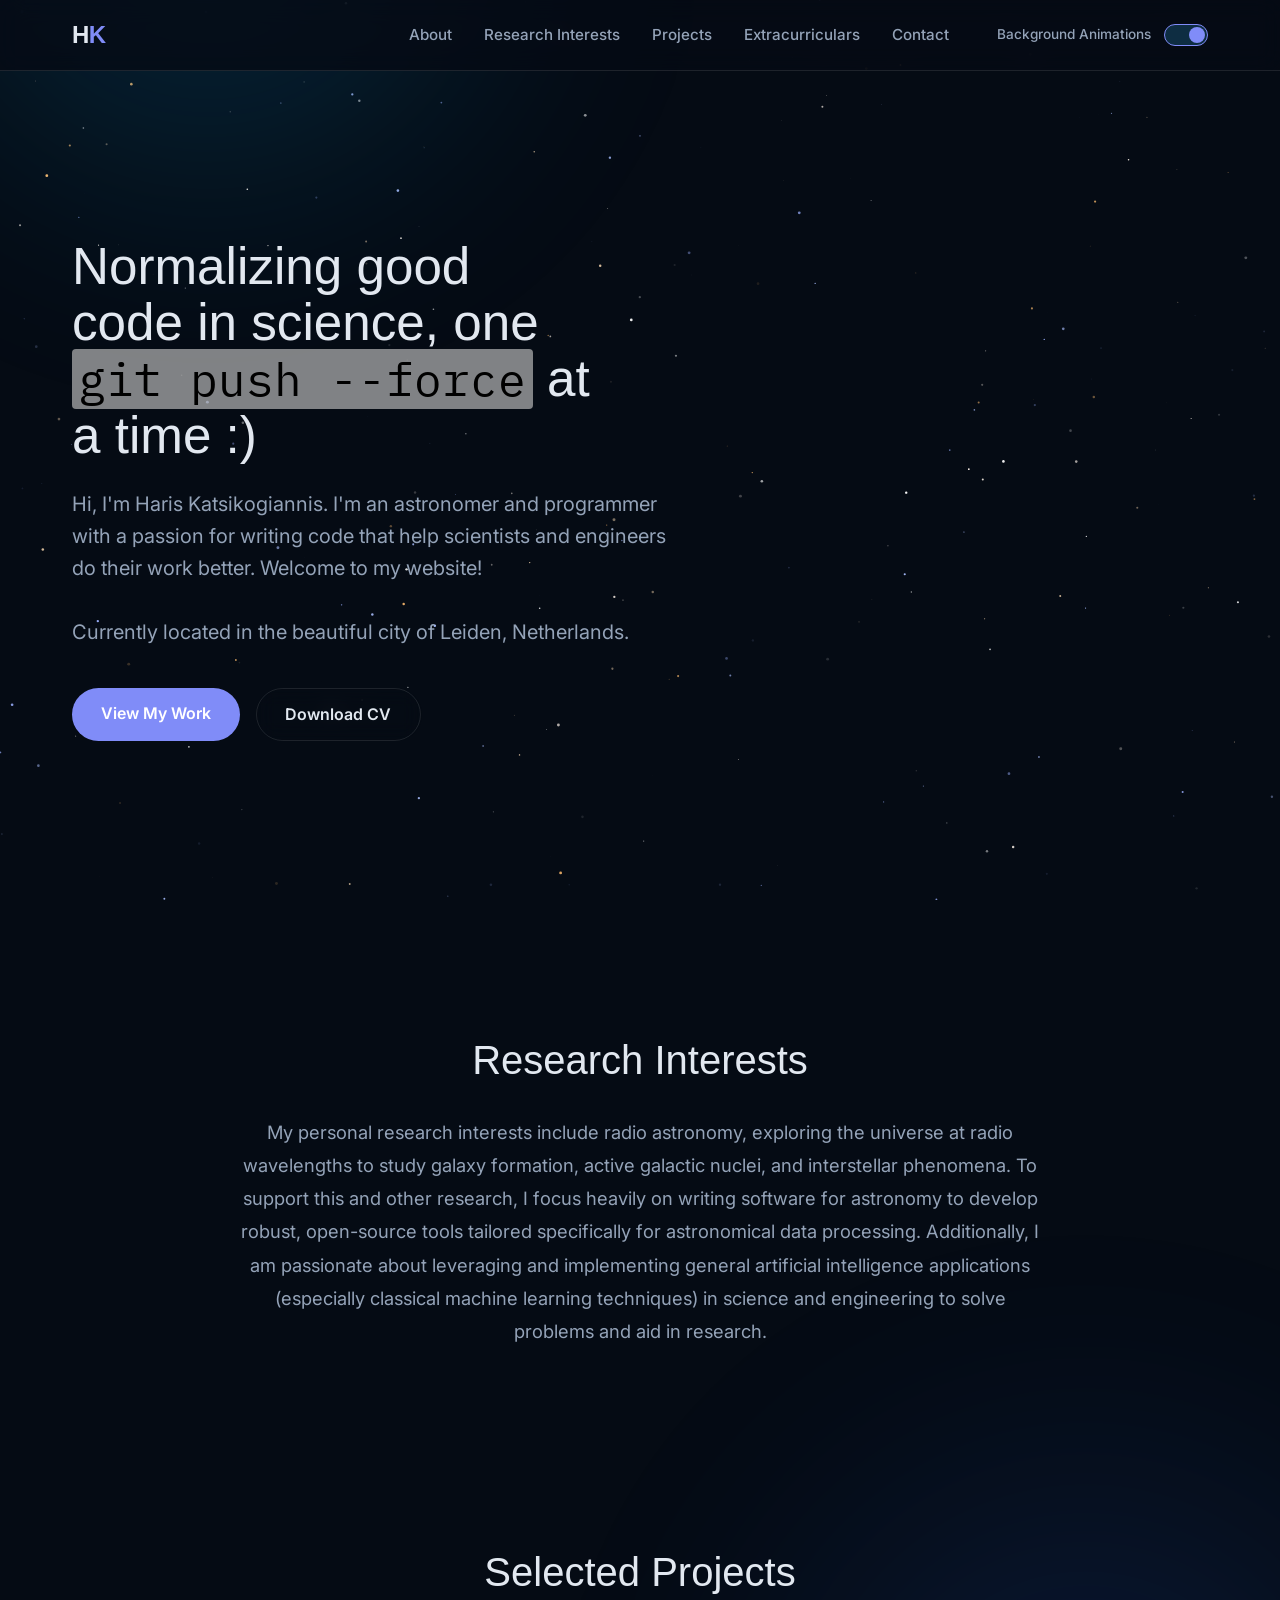
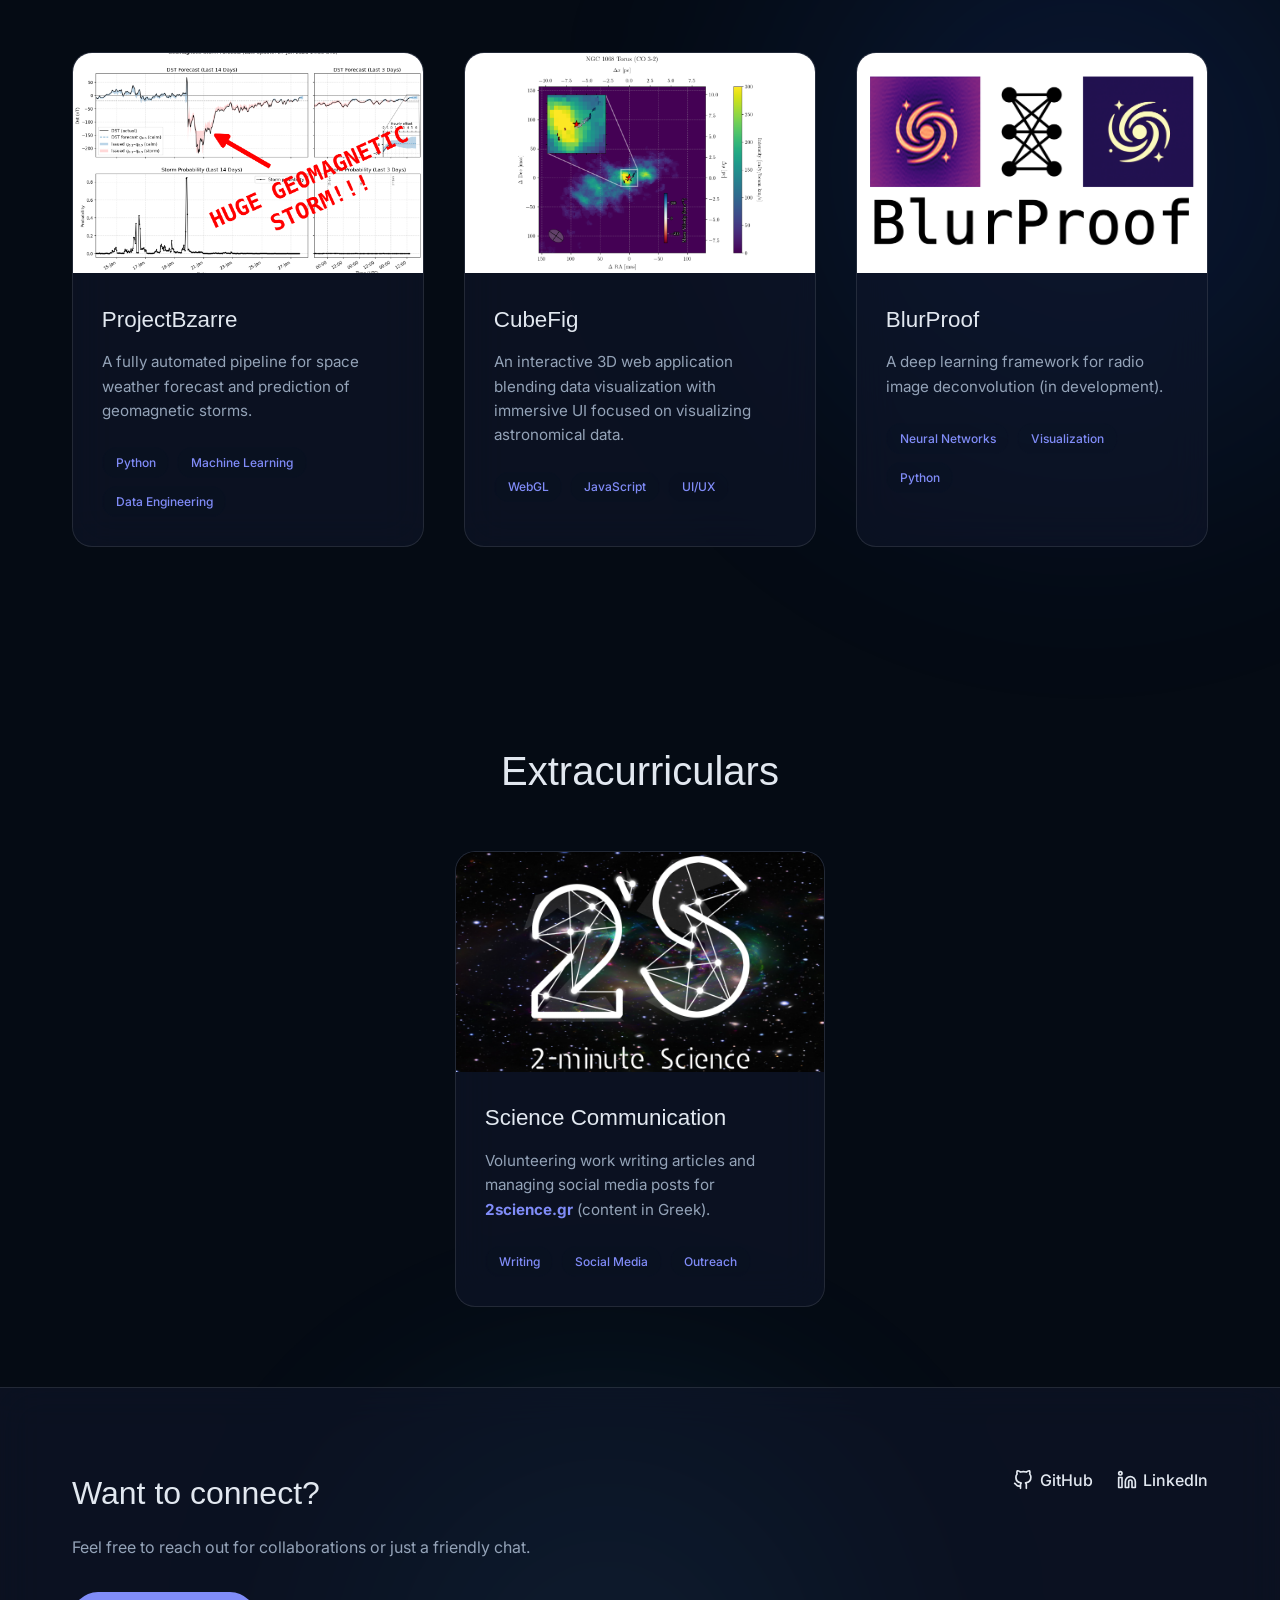
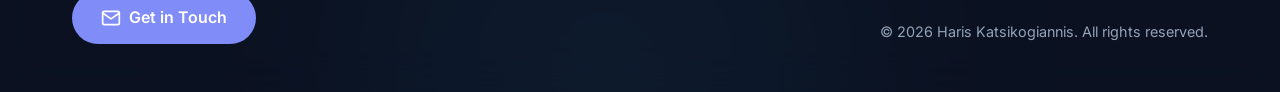
==== index.html @ 4a6eae98 "feat: Update website content, enhance footer social links with SVG icons, and add .gitignore for SVG" ====
<!DOCTYPE html>
<html lang="en">

<head>
    <meta charset="UTF-8">
    <meta name="viewport" content="width=device-width, initial-scale=1.0">
    <meta name="description"
        content="Haris Katsikogiannis - Personal Portfolio displaying engineering projects and CV.">
    <title>Haris Katsikogiannis | Portfolio</title>
    <link rel="icon"
        href="data:image/svg+xml,<svg xmlns=%22http://www.w3.org/2000/svg%22 viewBox=%220 0 100 100%22><rect width=%22100%22 height=%22100%22 rx=%2220%22 fill=%22%23050b14%22/><text y=%2272%22 x=%2212%22 font-size=%2260%22 font-family=%22system-ui, sans-serif%22 font-weight=%22900%22><tspan fill=%22%23e2e8f0%22>H</tspan><tspan fill=%22%23808cf8%22>K</tspan></text></svg>">
    <!-- Google Fonts -->
    <link rel="preconnect" href="https://fonts.googleapis.com">
    <link rel="preconnect" href="https://fonts.gstatic.com" crossorigin>
    <link
        href="https://fonts.googleapis.com/css2?family=Inter:wght@300;400;500;600&family=Google+Sans:wght@400;500;700;900&family=IBM+Plex+Mono:wght@400;500&display=swap"
        rel="stylesheet">
    <link rel="stylesheet" href="style.css">
</head>

<body>
    <canvas id="star-canvas"></canvas>
    <div class="blob-wrapper">
        <div class="blob blob-1"></div>
        <div class="blob blob-2"></div>
        <div class="blob blob-3"></div>
    </div>

    <header class="glass-header">
        <div class="container header-container">
            <div class="logo">H<span>K</span></div>
            <nav>
                <ul class="nav-links">
                    <li><a href="#hero">About</a></li>
                    <li><a href="#research">Research Interests</a></li>
                    <li><a href="#projects">Projects</a></li>
                    <li><a href="#extracurriculars">Extracurriculars</a></li>
                    <li><a href="#contact">Contact</a></li>
                    <li class="toggle-container">
                        <span class="toggle-label">Background Animations</span>
                        <label class="switch">
                            <input type="checkbox" id="animation-toggle" checked>
                            <span class="slider"></span>
                        </label>
                    </li>
                </ul>
            </nav>
        </div>
    </header>

    <main>
        <section id="hero" class="hero-section">
            <div class="container">
                <div class="hero-content">
                    <h1 class="hero-title">
                        Normalizing good <br>code in science, one<br> <code
                            style="font-family: 'IBM Plex Mono', monospace; background-color: rgba(181, 181, 181, 0.7); color: #000000; padding: 0.0rem 0.4rem; border-radius: 4px; font-size: 0.9em;">git push --force</code>
                        at<br> a time :)
                    </h1>
                    <p class="hero-subtitle">
                        Hi, I'm Haris Katsikogiannis. I'm an astronomer and programmer with a passion for writing code
                        that help scientists and engineers do their work better. Welcome to my website! <br>
                        <br>
                        Currently located in the beautiful city of Leiden, Netherlands.
                    </p>
                    <div class="hero-cta">
                        <a href="#projects" class="btn btn-primary">View My Work</a>
                        <a id="cv-download-btn" href="assets/cv_katsikogiannis.pdf" download="katsikogiannis_cv.pdf"
                            class="btn btn-secondary">Download CV</a>
                    </div>
                </div>
            </div>
        </section>

        <section id="research" class="projects-section" style="padding-bottom: 4rem;">
            <div class="container">
                <h2 class="section-title" style="margin-bottom: 1.5rem;">Research Interests</h2>
                <p
                    style="max-width: 800px; margin: 0 auto; text-align: center; font-size: 1.15rem; color: var(--text-secondary); line-height: 1.8;">
                    My personal research interests include radio astronomy, exploring the universe at radio wavelengths
                    to study galaxy
                    formation, active galactic nuclei, and interstellar phenomena. To support this and other research, I
                    focus heavily on writing software for astronomy to develop robust, open-source
                    tools tailored specifically for astronomical data processing. Additionally, I am passionate about
                    leveraging
                    and implementing general artificial intelligence applications (especially classical machine learning
                    techniques)
                    in science and engineering to solve problems and aid in research.
                </p>
            </div>
        </section>

        <section id="projects" class="projects-section">
            <div class="container">
                <h2 class="section-title">Selected Projects</h2>
                <div class="projects-grid">

                    <!-- Project 1 -->
                    <article class="project-card glass-card">
                        <div class="project-image">
                            <!-- Let's map the images in the directory structure -->
                            <img src="assets/predicted_probabilities_20260127_1630.png" alt="ProjectBzarre"
                                id="img-bzarre">
                            <div class="project-overlay">
                                <a href="https://github.com/harry353/ProjectBzarre"
                                    class="btn btn-small btn-primary">View on Github</a>
                            </div>
                        </div>
                        <div class="project-info">
                            <h3>ProjectBzarre</h3>
                            <p>A fully automated pipeline for space weather forecast and prediction of geomagnetic
                                storms.</p>
                            <div class="tech-stack">
                                <span>Python</span>
                                <span>Machine Learning</span>
                                <span>Data Engineering</span>
                            </div>
                        </div>
                    </article>
                    <!-- Project 2 -->
                    <article class="project-card glass-card">
                        <div class="project-image">
                            <img src="assets/ngc_1068_torus_moment_0.png" alt="CubeFig UI" id="img-cubefig">
                            <div class="project-overlay">
                                <a href="https://github.com/harry353/CubeFig" class="btn btn-small btn-primary">View on
                                    Github</a>
                            </div>
                        </div>
                        <div class="project-info">
                            <h3>CubeFig</h3>
                            <p>An interactive 3D web application blending data visualization with immersive UI focused
                                on visualizing astronomical data.</p>
                            <div class="tech-stack">
                                <span>WebGL</span>
                                <span>JavaScript</span>
                                <span>UI/UX</span>
                            </div>
                        </div>
                    </article>

                    <!-- Project 3 -->
                    <article class="project-card glass-card">
                        <div class="project-image">
                            <img src="assets/blur_proof_logo_final.png" alt="BlurProof" id="img-datavis">
                            <div class="project-overlay">
                                <a href="https://github.com/harry353/BlurProof" class="btn btn-small btn-primary">View
                                    on Github</a>
                            </div>
                        </div>
                        <div class="project-info">
                            <h3>BlurProof</h3>
                            <p>A deep learning framework for radio image deconvolution (in development).</p>
                            <div class="tech-stack">
                                <span>Neural Networks</span>
                                <span>Visualization</span>
                                <span>Python</span>
                            </div>
                        </div>
                    </article>

                </div>
            </div>
        </section>

        <section id="extracurriculars" class="extracurriculars-section" style="padding-top: 4rem;">
            <div class="container">
                <h2 class="section-title">Extracurriculars</h2>
                <div style="display: flex; justify-content: center; gap: 2.5rem; width: 100%;">
                    <article class="project-card glass-card" style="width: 100%; max-width: 370px;">
                        <div class="project-image">
                            <img src="assets/2sci_logo.png" alt="2science.gr Logo" id="img-2sci">
                            <div class="project-overlay">
                                <a href="https://2science.gr/" class="btn btn-small btn-primary" target="_blank"
                                    rel="noopener noreferrer">Visit Website</a>
                            </div>
                        </div>
                        <div class="project-info">
                            <h3>Science Communication</h3>
                            <p>Volunteering work writing articles and managing social media posts for <strong><a
                                        href="https://2science.gr/" target="_blank" rel="noopener noreferrer"
                                        style="color: var(--accent-primary); text-decoration: none;">2science.gr</a></strong>
                                (content in Greek).</p>
                            <div class="tech-stack">
                                <span>Writing</span>
                                <span>Social Media</span>
                                <span>Outreach</span>
                            </div>
                        </div>
                    </article>
                </div>
            </div>
        </section>

    </main>

    <footer id="contact" class="glass-footer">
        <div class="container footer-content">
            <div class="footer-left">
                <h2>Want to connect?</h2>
                <p>Feel free to reach out for collaborations or just a friendly chat.</p>
                <a href="mailto:haris.katsik@gmail.com" class="btn btn-primary"
                    style="display: inline-flex; align-items: center; gap: 0.5rem;">
                    <svg xmlns="http://www.w3.org/2000/svg" width="20" height="20" viewBox="0 0 24 24" fill="none"
                        stroke="currentColor" stroke-width="2" stroke-linecap="round" stroke-linejoin="round">
                        <path d="M4 4h16c1.1 0 2 .9 2 2v12c0 1.1-.9 2-2 2H4c-1.1 0-2-.9-2-2V6c0-1.1.9-2 2-2z"></path>
                        <polyline points="22,6 12,13 2,6"></polyline>
                    </svg>
                    Get in Touch
                </a>
            </div>
            <div class="footer-right">
                <div class="social-links">
                    <a href="https://github.com/harry353" class="social-link"
                        style="display: inline-flex; align-items: center; gap: 0.4rem;">
                        <svg xmlns="http://www.w3.org/2000/svg" width="20" height="20" viewBox="0 0 24 24" fill="none"
                            stroke="currentColor" stroke-width="2" stroke-linecap="round" stroke-linejoin="round">
                            <path
                                d="M9 19c-5 1.5-5-2.5-7-3m14 6v-3.87a3.37 3.37 0 0 0-.94-2.61c3.14-.35 6.44-1.54 6.44-7A5.44 5.44 0 0 0 20 4.77 5.07 5.07 0 0 0 19.91 1S18.73.65 16 2.48a13.38 13.38 0 0 0-7 0C6.27.65 5.09 1 5.09 1A5.07 5.07 0 0 0 5 4.77a5.44 5.44 0 0 0-1.5 3.78c0 5.42 3.3 6.61 6.44 7A3.37 3.37 0 0 0 9 18.13V22">
                            </path>
                        </svg>
                        GitHub
                    </a>
                    <a href="https://www.linkedin.com/in/haris-katsikogiannis-a5a2321a0/" class="social-link"
                        style="display: inline-flex; align-items: center; gap: 0.4rem;">
                        <svg xmlns="http://www.w3.org/2000/svg" width="20" height="20" viewBox="0 0 24 24" fill="none"
                            stroke="currentColor" stroke-width="2" stroke-linecap="round" stroke-linejoin="round">
                            <path d="M16 8a6 6 0 0 1 6 6v7h-4v-7a2 2 0 0 0-2-2 2 2 0 0 0-2 2v7h-4v-7a6 6 0 0 1 6-6z">
                            </path>
                            <rect x="2" y="9" width="4" height="12"></rect>
                            <circle cx="4" cy="4" r="2"></circle>
                        </svg>
                        LinkedIn
                    </a>
                </div>
                <p class="copyright">&copy; 2026 Haris Katsikogiannis. All rights reserved.</p>
            </div>
        </div>
    </footer>

    <script src="script.js"></script>
</body>

</html>
---- style.css ----
/* 
   Global Tokens & Reset
*/
:root {
    --bg-color: #050b14;
    /* Deep space navy */
    --text-primary: #e2e8f0;
    --text-secondary: #94a3b8;
    --accent-primary: #808cf8;
    --accent-secondary: #808cf8;
    --glass-bg: rgba(15, 23, 42, 0.6);
    --glass-border: rgba(255, 255, 255, 0.1);
    --glass-glow: rgba(128, 140, 248, 0.15);

    --font-sans: 'Inter', sans-serif;
    --font-heading: 'Google Sans', sans-serif;

    --hero-scale: 0.8;
    /* Change this single number to scale the hero text */
    --hero-font-size: clamp(calc(3rem * var(--hero-scale)), calc(5vw * var(--hero-scale)), calc(5rem * var(--hero-scale)));

    --transition-fast: 0.2s ease;
    --transition-smooth: 0.4s cubic-bezier(0.16, 1, 0.3, 1);
}

* {
    margin: 0;
    padding: 0;
    box-sizing: border-box;
}

html {
    scroll-behavior: smooth;
}

body {
    background-color: var(--bg-color);
    color: var(--text-primary);
    font-family: var(--font-sans);
    line-height: 1.6;
    overflow-x: hidden;
    position: relative;
}

/* 
   Star Canvas
*/
#star-canvas {
    position: fixed;
    top: 0;
    left: 0;
    width: 100%;
    height: 100%;
    z-index: -2;
    pointer-events: none;
    transition: opacity 3s ease;
}

/* 
   Background effects (Blobs) 
*/
.blob-wrapper {
    position: absolute;
    top: 0;
    left: 0;
    width: 100%;
    height: 100%;
    overflow: hidden;
    z-index: -1;
    pointer-events: none;
}

.blob {
    position: absolute;
    border-radius: 50%;
    filter: blur(100px);
    z-index: -1;
    opacity: 0.5;
    animation: drift 20s infinite alternate linear;
    transition: opacity 3s ease;
}

.blob-1 {
    width: 800px;
    height: 800px;
    background: radial-gradient(circle, rgba(14, 165, 233, 0.45) 0%, rgba(14, 165, 233, 0) 70%);
    top: -15%;
    left: -15%;
}

.blob-2 {
    width: 900px;
    height: 900px;
    background: radial-gradient(circle, rgba(37, 99, 235, 0.35) 0%, rgba(37, 99, 235, 0) 70%);
    top: 40%;
    right: -20%;
    animation-delay: -5s;
}

.blob-3 {
    width: 700px;
    height: 700px;
    background: radial-gradient(circle, rgba(56, 189, 248, 0.4) 0%, rgba(56, 189, 248, 0) 70%);
    bottom: -10%;
    left: 20%;
    animation-delay: -10s;
}

@keyframes drift {
    0% {
        transform: translate(0, 0) scale(1);
    }

    100% {
        transform: translate(50px, 50px) scale(1.1);
    }
}

/* 
   Typography 
*/
h1,
h2,
h3,
.logo {
    font-family: var(--font-heading);
    font-weight: 400;
}

.gradient-text {
    background: linear-gradient(90deg, var(--accent-primary), var(--accent-secondary), #b224ef);
    -webkit-background-clip: text;
    -webkit-text-fill-color: transparent;
    background-clip: text;
}

/* 
   Layout 
*/
.container {
    max-width: 1200px;
    margin: 0 auto;
    padding: 0 2rem;
    width: 100%;
}

/* 
   Header Navigation 
*/
.glass-header {
    position: fixed;
    top: 0;
    left: 0;
    width: 100%;
    z-index: 1000;
    background: rgba(5, 11, 20, 0.8);
    backdrop-filter: blur(12px);
    border-bottom: 1px solid var(--glass-border);
    padding: 1rem 0;
    transition: var(--transition-smooth);
}

.header-container {
    display: flex;
    justify-content: space-between;
    align-items: center;
}

.logo {
    font-size: 1.5rem;
    font-weight: 900;
    letter-spacing: -0.5px;
}

.logo span {
    color: var(--accent-primary);
}

.nav-links {
    list-style: none;
    display: flex;
    gap: 2rem;
}

.nav-links a {
    color: var(--text-secondary);
    text-decoration: none;
    font-size: 0.95rem;
    font-weight: 500;
    transition: var(--transition-fast);
}

.nav-links a:hover {
    color: var(--text-primary);
}

/* 
   Buttons 
*/
.btn {
    display: inline-block;
    padding: 0.8rem 1.8rem;
    border-radius: 50px;
    text-decoration: none;
    font-weight: 600;
    font-family: var(--font-sans);
    transition: var(--transition-fast);
    cursor: pointer;
    border: none;
    font-size: 1rem;
}

.btn-primary {
    background: #808cf8ff;
    color: #fff;
}

.btn-primary:hover {
    transform: translateY(-2px);
}

.btn-secondary {
    background: transparent;
    color: var(--text-primary);
    border: 1px solid var(--glass-border);
    backdrop-filter: blur(10px);
}

.btn-secondary:hover {
    background: rgba(15, 23, 42, 0.05);
    border-color: var(--accent-primary);
}

.btn-small {
    padding: 0.5rem 1.2rem;
    font-size: 0.875rem;
}


/* 
   Hero Section 
*/
.hero-section {
    min-height: 100vh;
    display: flex;
    align-items: center;
    padding-top: 80px;
}

.hero-content {
    max-width: 800px;
}

.hero-title {
    font-size: var(--hero-font-size);
    line-height: 1.1;
    margin-bottom: 1.5rem;
}

.hero-subtitle {
    font-size: 1.25rem;
    color: var(--text-secondary);
    margin-bottom: 2.5rem;
    max-width: 600px;
}

.hero-cta {
    display: flex;
    gap: 1rem;
}

/* 
   Projects Section 
*/
.projects-section {
    padding: 8rem 0;
}

.section-title {
    font-size: 2.5rem;
    margin-bottom: 3rem;
    text-align: center;
}

.projects-grid {
    display: grid;
    grid-template-columns: repeat(auto-fit, minmax(320px, 1fr));
    gap: 2.5rem;
}

/* 
   Glassmorphic Cards 
*/
.glass-card {
    background: var(--glass-bg);
    border: 1px solid var(--glass-border);
    border-radius: 20px;
    overflow: hidden;
    backdrop-filter: blur(20px);
    transition: var(--transition-smooth);
}

.glass-card:hover {
    transform: translateY(-8px);
    border-color: rgba(15, 23, 42, 0.1);
    box-shadow: 0 10px 40px rgba(0, 0, 0, 0.05);
}

.project-image {
    width: 100%;
    height: 220px;
    position: relative;
    overflow: hidden;
    background-color: rgba(255, 255, 255, 0.03);
}

.project-image img {
    width: 100%;
    height: 100%;
    object-fit: cover;
    transition: transform 0.6s ease;
}

.glass-card:hover .project-image img {
    transform: scale(1.05);
}

.project-overlay {
    position: absolute;
    inset: 0;
    background: rgba(5, 11, 20, 0.9);
    display: flex;
    justify-content: center;
    align-items: center;
    opacity: 0;
    transition: var(--transition-fast);
}

.glass-card:hover .project-overlay {
    opacity: 1;
}

.project-info {
    padding: 1.8rem;
}

.project-info h3 {
    font-size: 1.4rem;
    margin-bottom: 0.8rem;
}

.project-info p {
    color: var(--text-secondary);
    font-size: 0.95rem;
    margin-bottom: 1.5rem;
}

.tech-stack {
    display: flex;
    flex-wrap: wrap;
    gap: 0.5rem;
}

.tech-stack span {
    font-size: 0.75rem;
    padding: 0.3rem 0.8rem;
    background: rgba(15, 23, 42, 0.05);
    border: 1px solid rgba(15, 23, 42, 0.1);
    border-radius: 20px;
    color: var(--accent-primary);
    font-weight: 500;
}

/* 
   Footer 
*/
.glass-footer {
    background: var(--glass-bg);
    border-top: 1px solid var(--glass-border);
    backdrop-filter: blur(20px);
    padding: 5rem 0 3rem;
    margin-top: 5rem;
}

.footer-content {
    display: flex;
    justify-content: space-between;
    flex-wrap: wrap;
    gap: 3rem;
}

.footer-left h2 {
    font-size: 2rem;
    margin-bottom: 1rem;
}

.footer-left p {
    color: var(--text-secondary);
    margin-bottom: 2rem;
}

.footer-right {
    display: flex;
    flex-direction: column;
    align-items: flex-end;
    justify-content: space-between;
}

.social-links {
    display: flex;
    gap: 1.5rem;
    margin-bottom: 2rem;
}

.social-link {
    color: var(--text-primary);
    text-decoration: none;
    font-weight: 500;
    transition: var(--transition-fast);
}

.social-link:hover {
    color: var(--accent-primary);
}

.copyright {
    color: var(--text-secondary);
    font-size: 0.9rem;
}

/* 
   Media Queries 
*/
@media (max-width: 768px) {
    .footer-content {
        flex-direction: column;
    }

    .footer-right {
        align-items: flex-start;
    }

    .nav-links {
        display: none;
        /* Add a mobile menu logic if needed */
    }
}

/* 
   Toggle Switch 
*/
.toggle-container {
    display: flex;
    align-items: center;
    gap: 0.8rem;
    margin-left: 1rem;
}

.toggle-label {
    font-size: 0.85rem;
    color: var(--text-secondary);
    font-weight: 500;
}

.switch {
    position: relative;
    display: inline-block;
    width: 44px;
    height: 22px;
}

.switch input {
    opacity: 0;
    width: 0;
    height: 0;
}

.slider {
    position: absolute;
    cursor: pointer;
    top: 0;
    left: 0;
    right: 0;
    bottom: 0;
    background-color: rgba(255, 255, 255, 0.1);
    border: 1px solid var(--glass-border);
    transition: 0.4s;
    border-radius: 22px;
}

.slider:before {
    position: absolute;
    content: "";
    height: 16px;
    width: 16px;
    left: 2px;
    bottom: 2px;
    background-color: var(--text-secondary);
    transition: 0.4s;
    border-radius: 50%;
}

input:checked+.slider {
    background-color: rgba(56, 189, 248, 0.2);
    border-color: var(--accent-primary);
}

input:checked+.slider:before {
    transform: translateX(22px);
    background-color: var(--accent-primary);
}

/* Animation Disabling */
body.animations-disabled .blob {
    opacity: 0 !important;
}

body.animations-disabled #star-canvas {
    opacity: 0.05;
    /* Fade to almost black, just very subtle stars remaining */
}
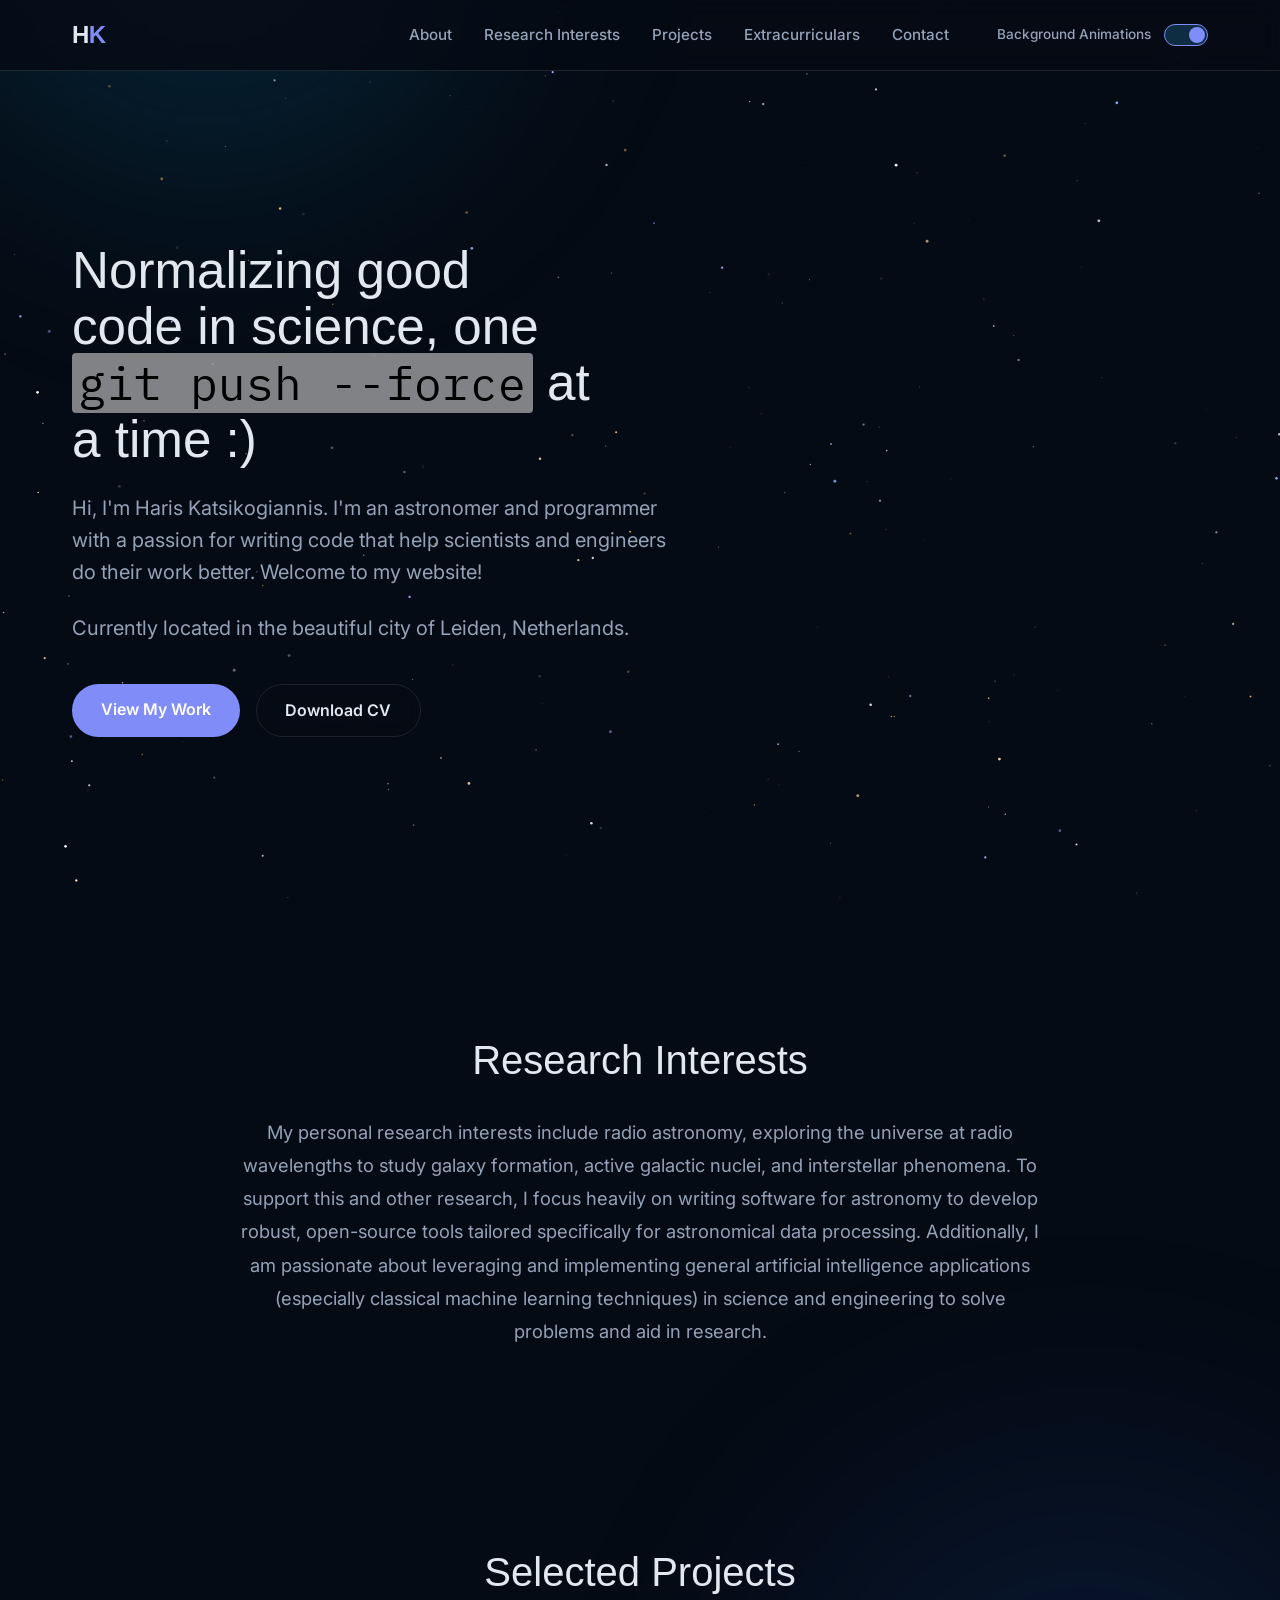
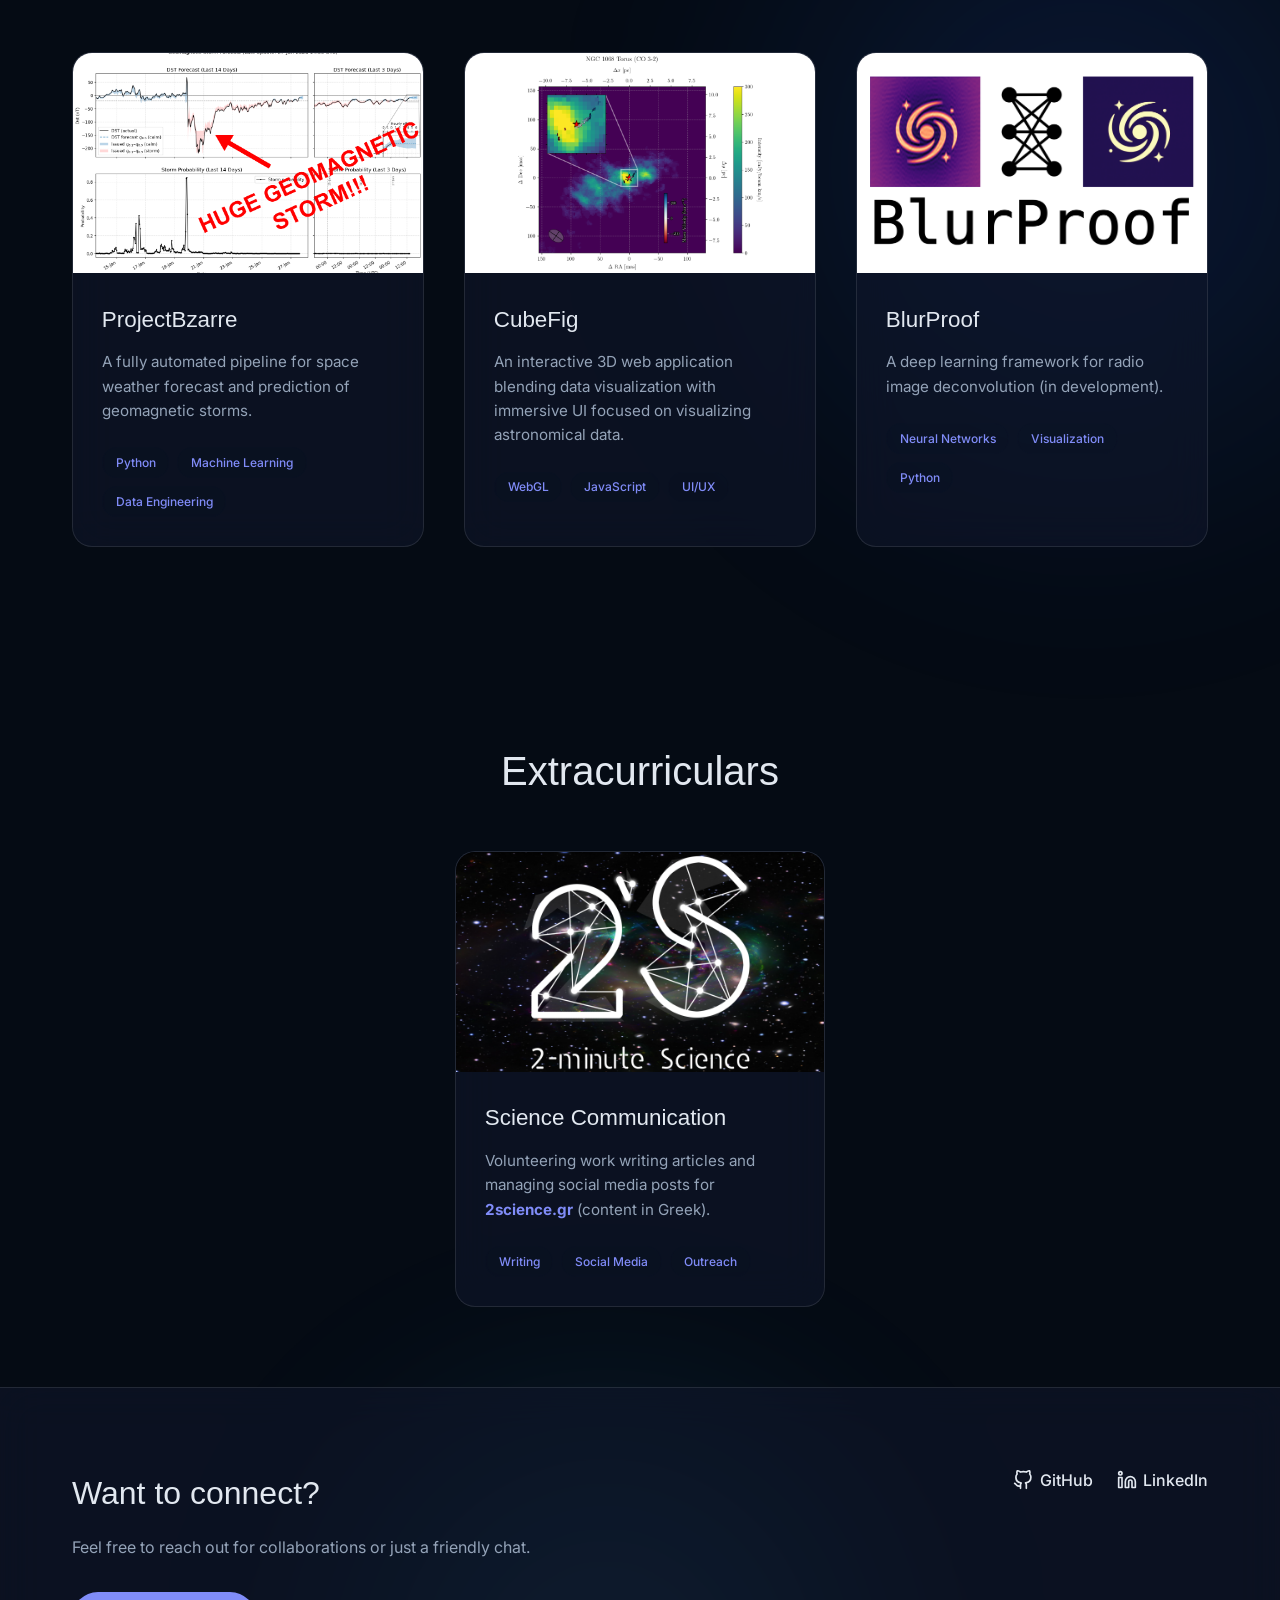
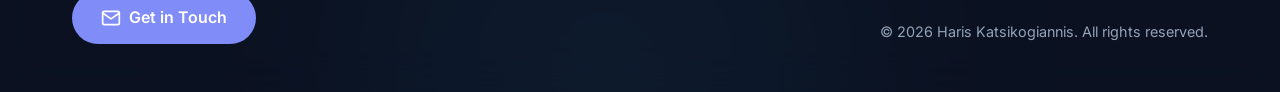
==== commit f15473e7: "feat: Update website assets and refine hero section content and styling." ====
--- a/index.html
+++ b/index.html
@@ -57,10 +57,11 @@
                             style="font-family: 'IBM Plex Mono', monospace; background-color: rgba(181, 181, 181, 0.7); color: #000000; padding: 0.0rem 0.4rem; border-radius: 4px; font-size: 0.9em;">git push --force</code>
                         at<br> a time :)
                     </h1>
-                    <p class="hero-subtitle">
+                    <p class="hero-subtitle" style="margin-bottom: 1.5rem;">
                         Hi, I'm Haris Katsikogiannis. I'm an astronomer and programmer with a passion for writing code
-                        that help scientists and engineers do their work better. Welcome to my website! <br>
-                        <br>
+                        that help scientists and engineers do their work better. Welcome to my website!
+                    </p>
+                    <p class="hero-subtitle" style="max-width: 100%;">
                         Currently located in the beautiful city of Leiden, Netherlands.
                     </p>
                     <div class="hero-cta">
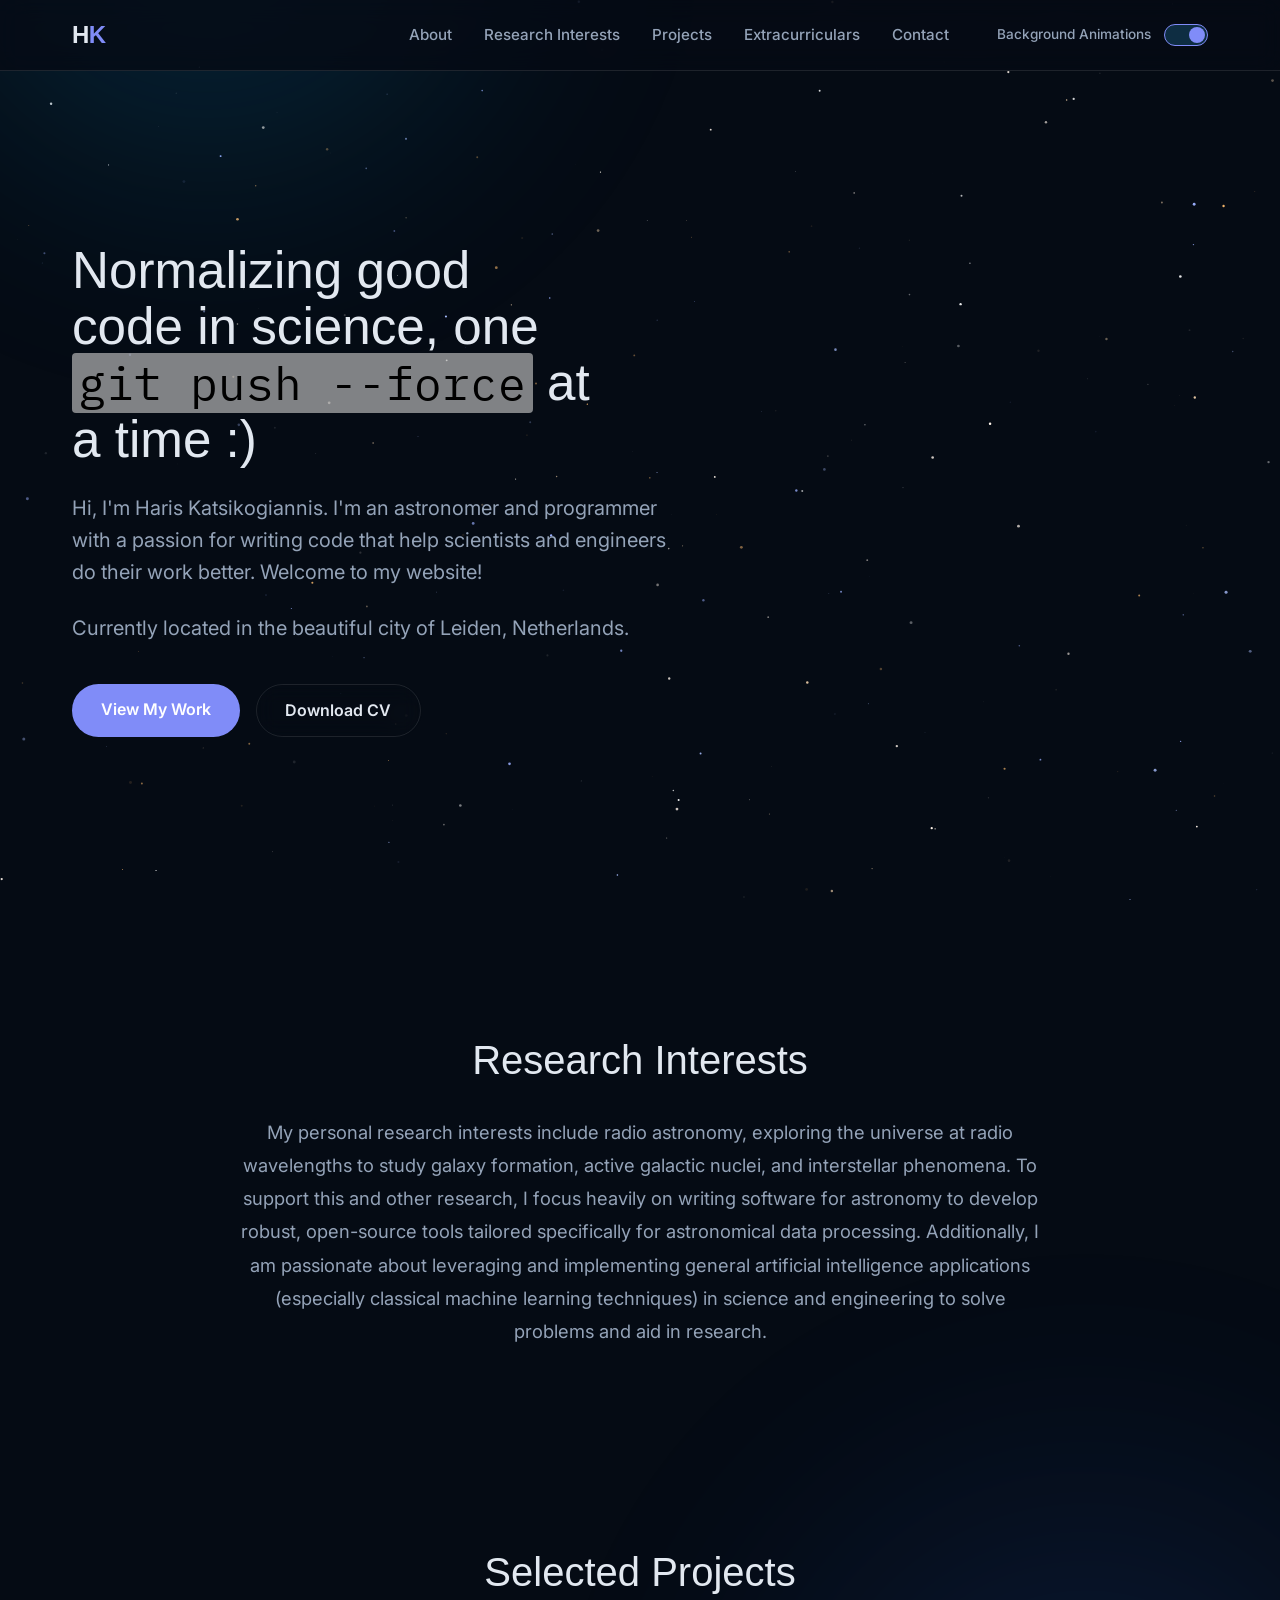
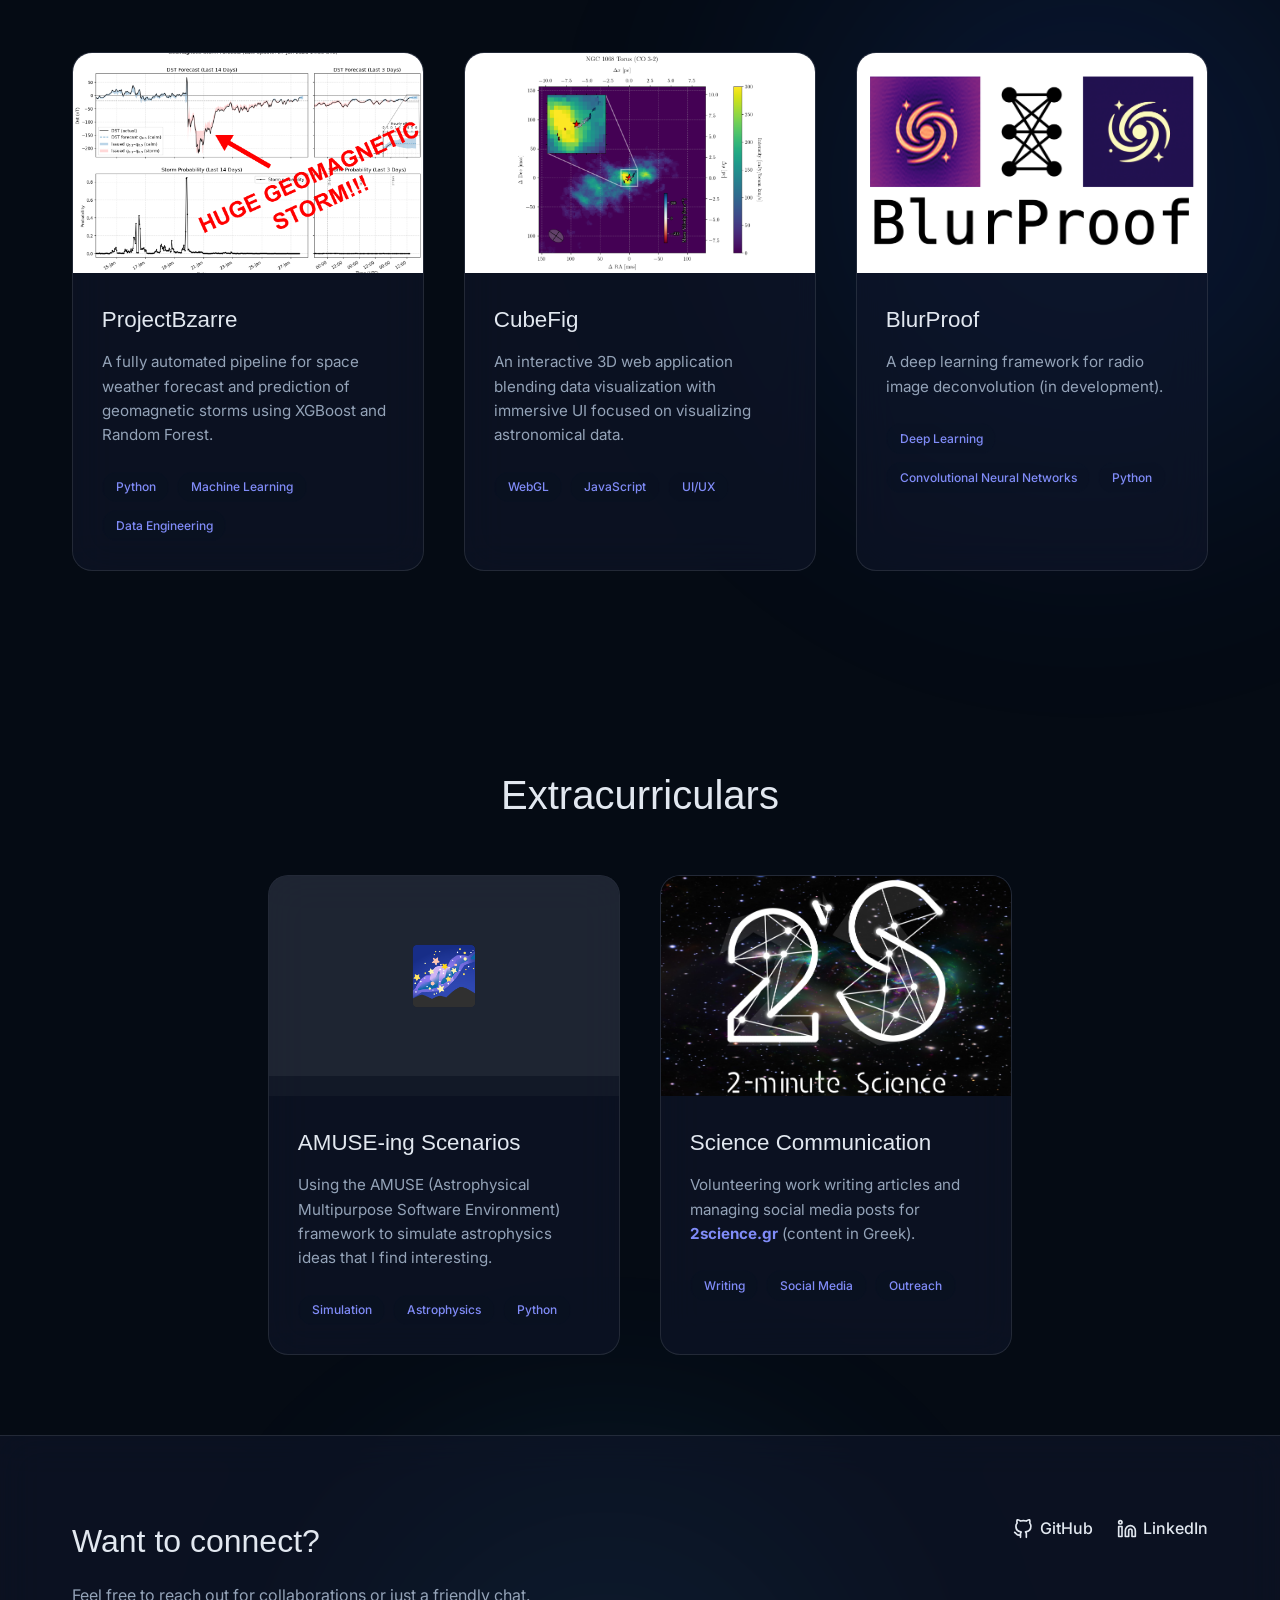
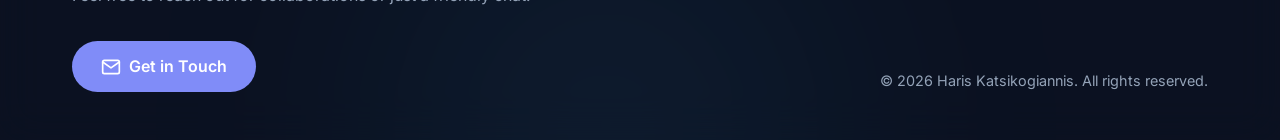
==== commit d030917a: "feat: Implement responsive mobile navigation, add a dedicated 'AMUSE-ing Scenarios' project page, an" ====
--- a/index.html
+++ b/index.html
@@ -44,9 +44,36 @@
                         </label>
                     </li>
                 </ul>
+                <button class="menu-btn" aria-label="Toggle Menu">
+                    <svg xmlns="http://www.w3.org/2000/svg" width="24" height="24" viewBox="0 0 24 24" fill="none"
+                        stroke="currentColor" stroke-width="2" stroke-linecap="round" stroke-linejoin="round">
+                        <line x1="3" y1="12" x2="21" y2="12"></line>
+                        <line x1="3" y1="6" x2="21" y2="6"></line>
+                        <line x1="3" y1="18" x2="21" y2="18"></line>
+                    </svg>
+                </button>
             </nav>
         </div>
     </header>
+
+    <div class="overlay"></div>
+    <nav class="mobile-nav">
+        <ul class="nav-links">
+            <li><a href="#hero">About</a></li>
+            <li><a href="#research">Research Interests</a></li>
+            <li><a href="#projects">Projects</a></li>
+            <li><a href="#extracurriculars">Extracurriculars</a></li>
+            <li><a href="#contact">Contact</a></li>
+            <li class="toggle-container">
+                <span class="toggle-label">Background Animations</span>
+                <label class="switch">
+                    <input type="checkbox" id="mobile-animation-toggle" checked>
+                    <span class="slider"></span>
+                </label>
+            </li>
+        </ul>
+    </nav>
+
 
     <main>
         <section id="hero" class="hero-section">
@@ -110,7 +137,7 @@
                         <div class="project-info">
                             <h3>ProjectBzarre</h3>
                             <p>A fully automated pipeline for space weather forecast and prediction of geomagnetic
-                                storms.</p>
+                                storms using XGBoost and Random Forest.</p>
                             <div class="tech-stack">
                                 <span>Python</span>
                                 <span>Machine Learning</span>
@@ -152,8 +179,8 @@
                             <h3>BlurProof</h3>
                             <p>A deep learning framework for radio image deconvolution (in development).</p>
                             <div class="tech-stack">
-                                <span>Neural Networks</span>
-                                <span>Visualization</span>
+                                <span>Deep Learning</span>
+                                <span>Convolutional Neural Networks</span>
                                 <span>Python</span>
                             </div>
                         </div>
@@ -166,8 +193,32 @@
         <section id="extracurriculars" class="extracurriculars-section" style="padding-top: 4rem;">
             <div class="container">
                 <h2 class="section-title">Extracurriculars</h2>
-                <div style="display: flex; justify-content: center; gap: 2.5rem; width: 100%;">
-                    <article class="project-card glass-card" style="width: 100%; max-width: 370px;">
+                <div class="projects-grid"
+                    style="justify-content: center; display: flex; gap: 2.5rem; flex-wrap: wrap;">
+                    <article class="project-card glass-card" style="width: 100%; max-width: 352px;">
+                        <div class="project-image">
+                            <!-- Placeholder image or generic background -->
+                            <div
+                                style="width: 100%; height: 200px; display: flex; align-items: center; justify-content: center; background: rgba(255, 255, 255, 0.05); font-size: 3.5rem;">
+                                🌌
+                            </div>
+                            <div class="project-overlay">
+                                <a href="amuse-scenarios.html" class="btn btn-small btn-primary">View More</a>
+                            </div>
+                        </div>
+                        <div class="project-info">
+                            <h3>AMUSE-ing Scenarios</h3>
+                            <p>Using the AMUSE (Astrophysical Multipurpose Software Environment) framework to simulate
+                                astrophysics ideas that I find interesting.</p>
+                            <div class="tech-stack">
+                                <span>Simulation</span>
+                                <span>Astrophysics</span>
+                                <span>Python</span>
+                            </div>
+                        </div>
+                    </article>
+
+                    <article class="project-card glass-card" style="width: 100%; max-width: 352px;">
                         <div class="project-image">
                             <img src="assets/2sci_logo.png" alt="2science.gr Logo" id="img-2sci">
                             <div class="project-overlay">
--- a/style.css
+++ b/style.css
@@ -515,7 +515,161 @@
     opacity: 0 !important;
 }
 
+
 body.animations-disabled #star-canvas {
     opacity: 0.05;
     /* Fade to almost black, just very subtle stars remaining */
+}
+
+/* 
+   List View Layout (AMUSE Page)
+*/
+.list-view {
+    display: flex;
+    flex-direction: column;
+    gap: 3rem;
+    max-width: 1200px;
+    margin: 4rem auto;
+}
+
+.list-card {
+    display: flex;
+    gap: 2.5rem;
+    align-items: center;
+    padding: 2.5rem;
+    background: var(--glass-bg);
+    border: 1px solid var(--glass-border);
+    border-radius: 20px;
+    backdrop-filter: blur(20px);
+    transition: var(--transition-smooth);
+}
+
+.list-card:hover {
+    border-color: var(--glass-border);
+    box-shadow: none;
+    transform: none;
+}
+
+.list-card-image {
+    flex: 0 0 280px;
+    height: 100%;
+    min-height: 200px;
+    border-radius: 12px;
+    overflow: hidden;
+    background: rgba(255, 255, 255, 0.05);
+    display: flex;
+    align-items: center;
+    justify-content: center;
+    font-size: 5rem;
+}
+
+.list-card-content {
+    flex: 1;
+}
+
+.list-card-content h3 {
+    font-size: 2rem;
+    margin-bottom: 1.2rem;
+    color: var(--text-primary);
+}
+
+.list-card-content p {
+    color: var(--text-secondary);
+    font-size: 1.1rem;
+    line-height: 1.8;
+}
+
+/* 
+   Mobile Navigation 
+*/
+.menu-btn {
+    display: none;
+    background: transparent;
+    border: none;
+    color: var(--text-primary);
+    cursor: pointer;
+    font-size: 1.5rem;
+    z-index: 1002;
+    padding: 0.5rem;
+}
+
+.mobile-nav {
+    position: fixed;
+    top: 0;
+    right: -100%;
+    width: 300px;
+    height: 100vh;
+    background: rgba(5, 11, 20, 0.98);
+    backdrop-filter: blur(20px);
+    z-index: 1001;
+    display: flex;
+    flex-direction: column;
+    padding: 6rem 2rem 2rem;
+    transition: var(--transition-smooth);
+    border-left: 1px solid var(--glass-border);
+}
+
+.mobile-nav.active {
+    right: 0;
+}
+
+.mobile-nav .nav-links {
+    flex-direction: column;
+    gap: 2rem;
+}
+
+.mobile-nav .nav-links a {
+    font-size: 1.2rem;
+}
+
+.mobile-nav .toggle-container {
+    margin-left: 0;
+    margin-top: 2rem;
+    padding-top: 2rem;
+    border-top: 1px solid var(--glass-border);
+}
+
+.overlay {
+    position: fixed;
+    top: 0;
+    left: 0;
+    width: 100%;
+    height: 100%;
+    background: rgba(0, 0, 0, 0.5);
+    z-index: 1000;
+    opacity: 0;
+    pointer-events: none;
+    transition: var(--transition-fast);
+}
+
+.overlay.active {
+    opacity: 1;
+    pointer-events: all;
+}
+
+@media (max-width: 960px) {
+    .glass-header .nav-links {
+        display: none !important;
+    }
+
+    .menu-btn {
+        display: block;
+    }
+
+    .mobile-nav .nav-links {
+        display: flex !important;
+        flex-direction: column;
+    }
+
+    .list-card {
+        flex-direction: column;
+        padding: 2rem;
+        text-align: center;
+    }
+
+    .list-card-image {
+        width: 100%;
+        flex: none;
+        margin-bottom: 1.5rem;
+    }
 }
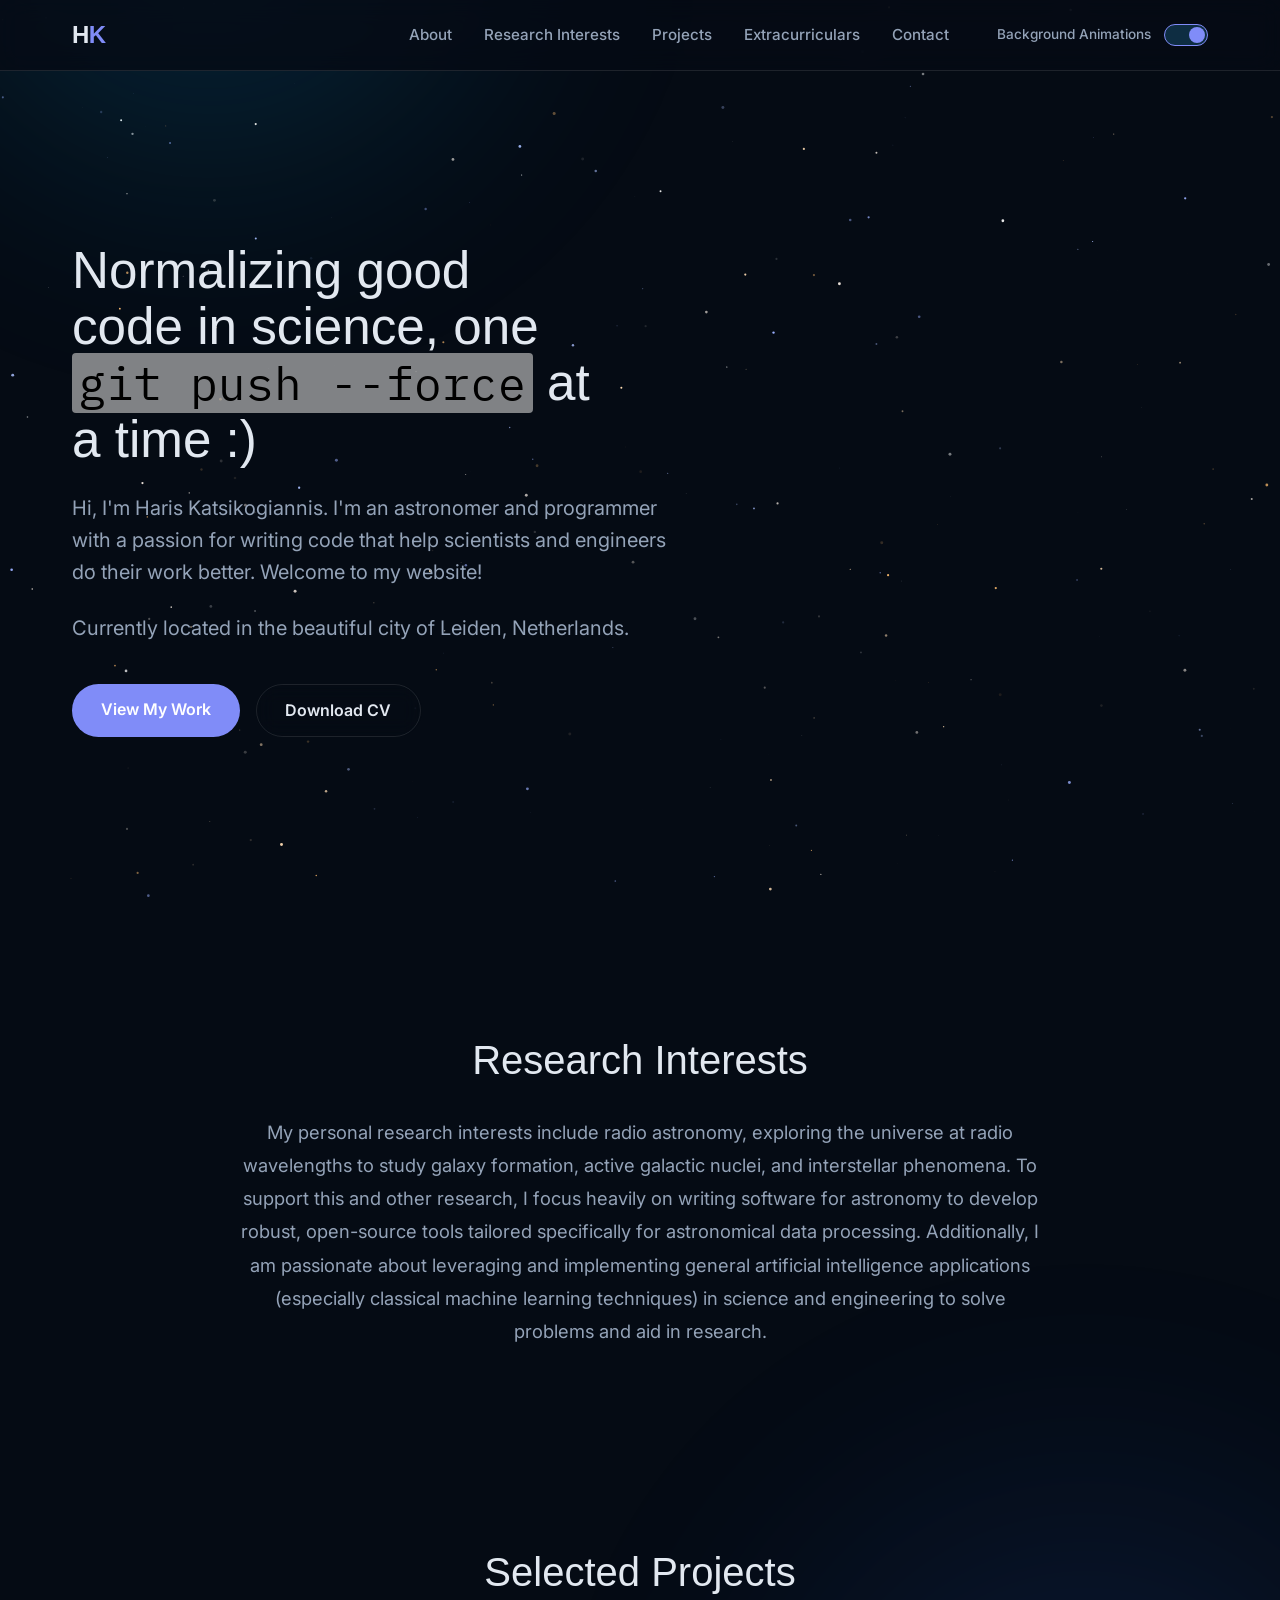
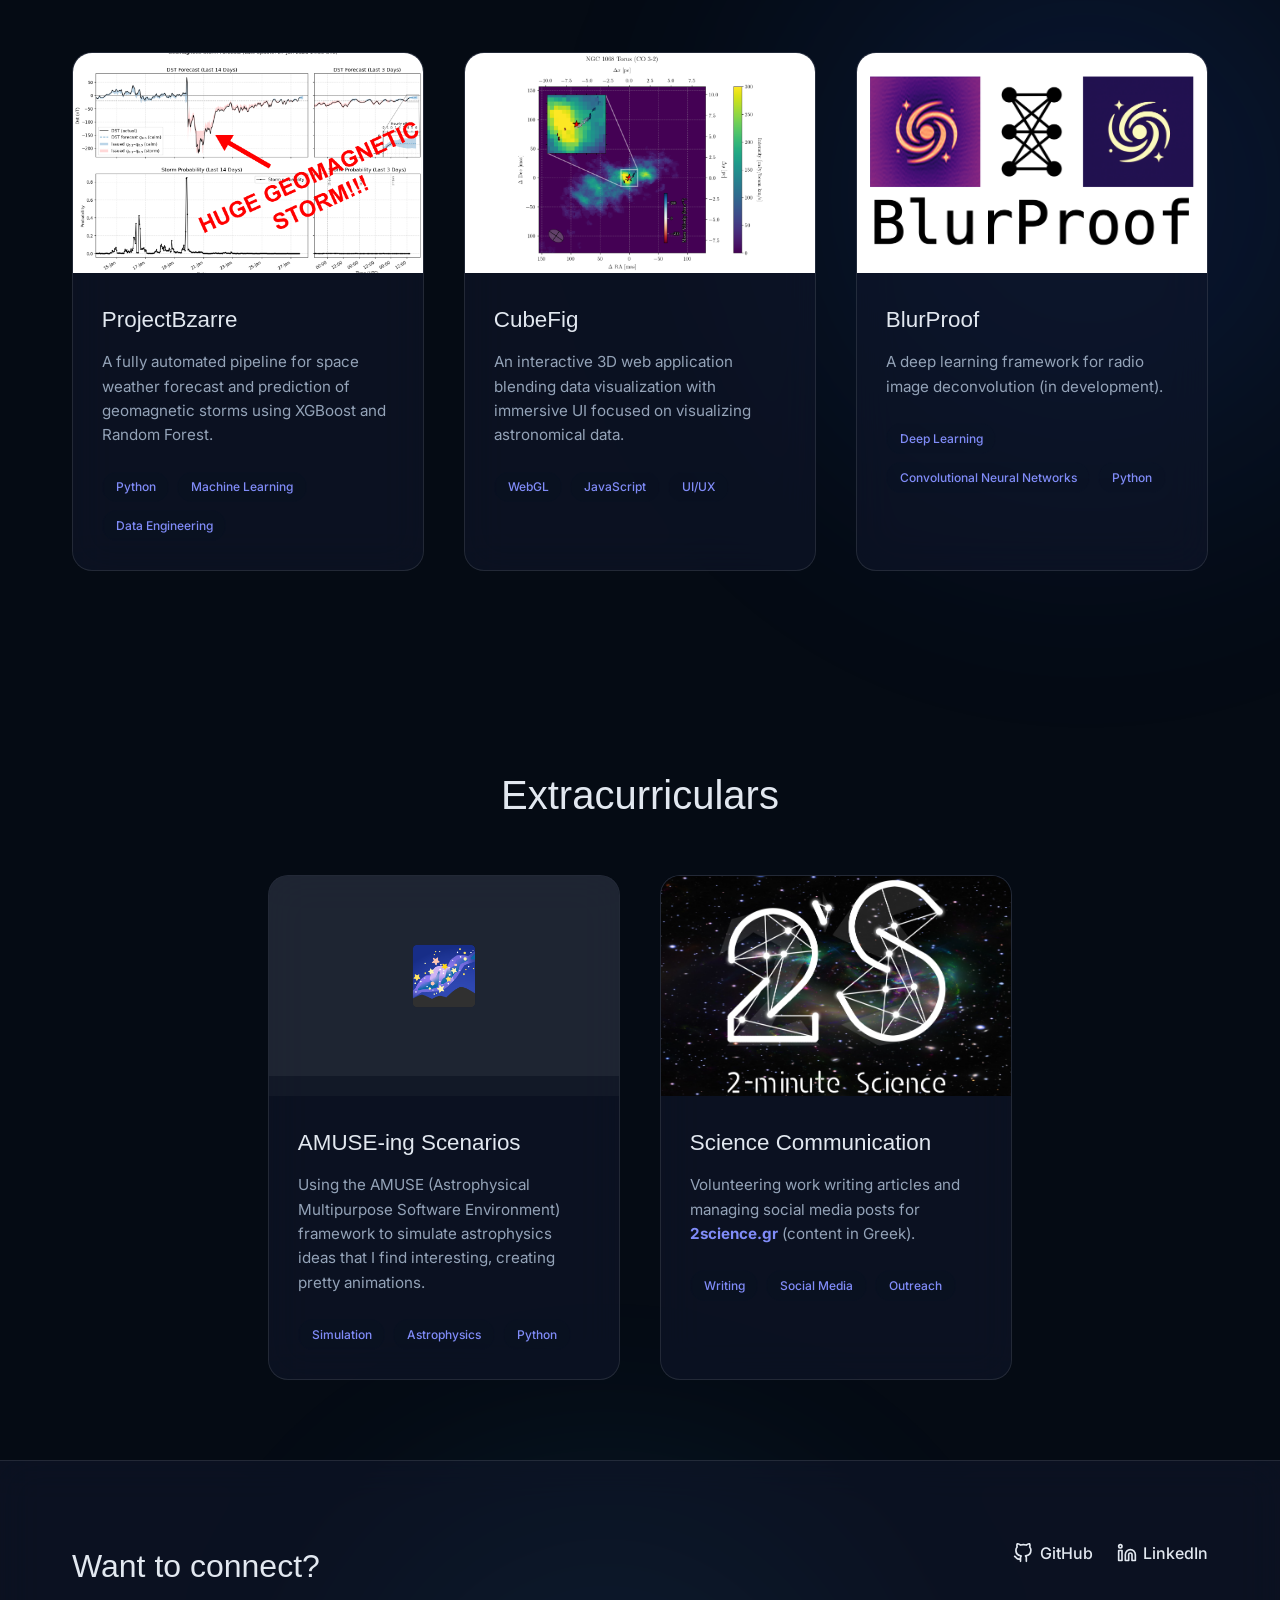
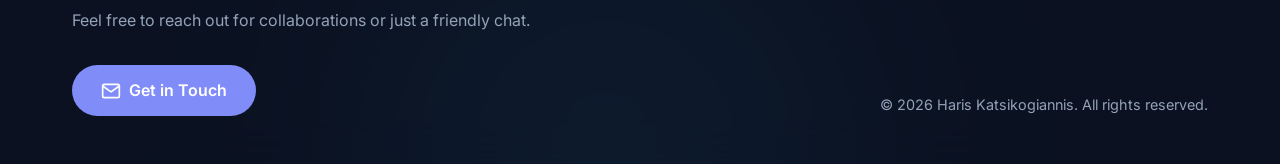
==== commit 3ebbba0f: "feat: Improve 'It Takes (More Than) Two to Tango' scenario description, add animation detail to AMUS" ====
--- a/index.html
+++ b/index.html
@@ -209,7 +209,7 @@
                         <div class="project-info">
                             <h3>AMUSE-ing Scenarios</h3>
                             <p>Using the AMUSE (Astrophysical Multipurpose Software Environment) framework to simulate
-                                astrophysics ideas that I find interesting.</p>
+                                astrophysics ideas that I find interesting, creating pretty animations.</p>
                             <div class="tech-stack">
                                 <span>Simulation</span>
                                 <span>Astrophysics</span>
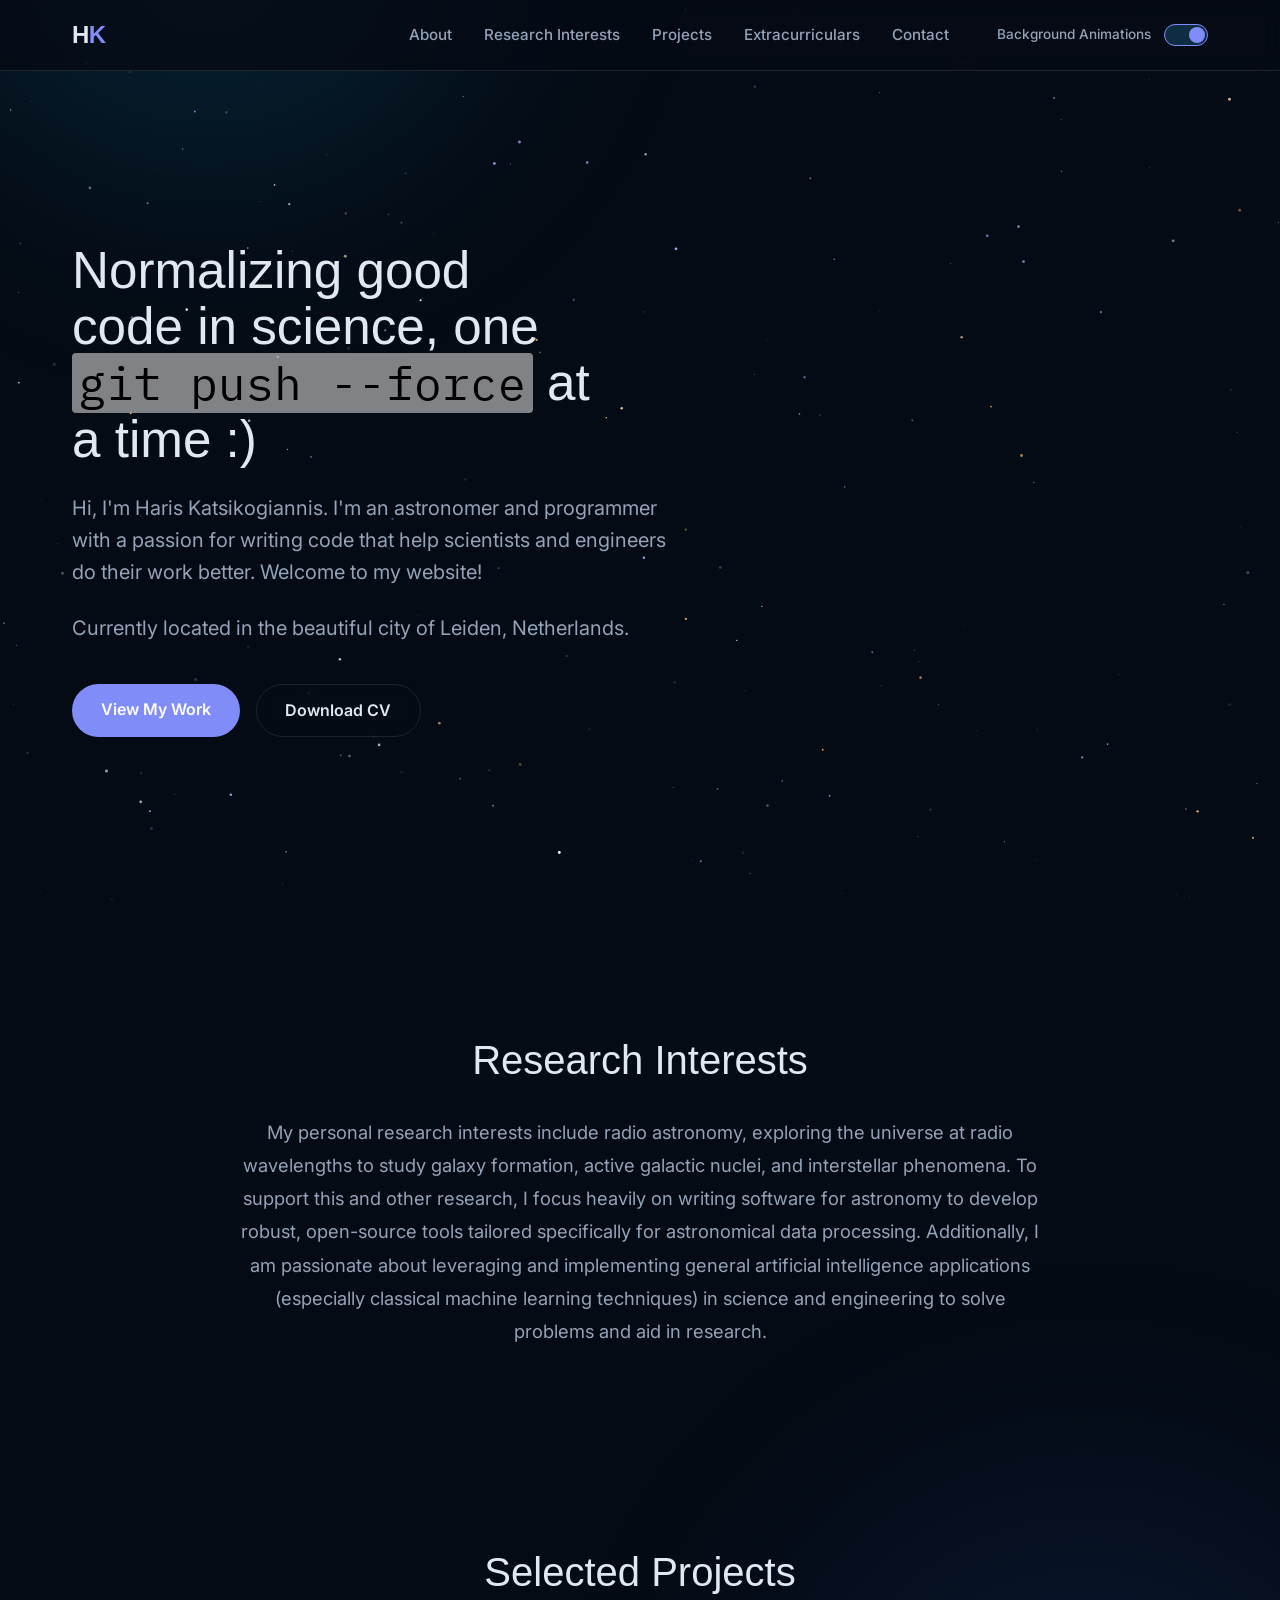
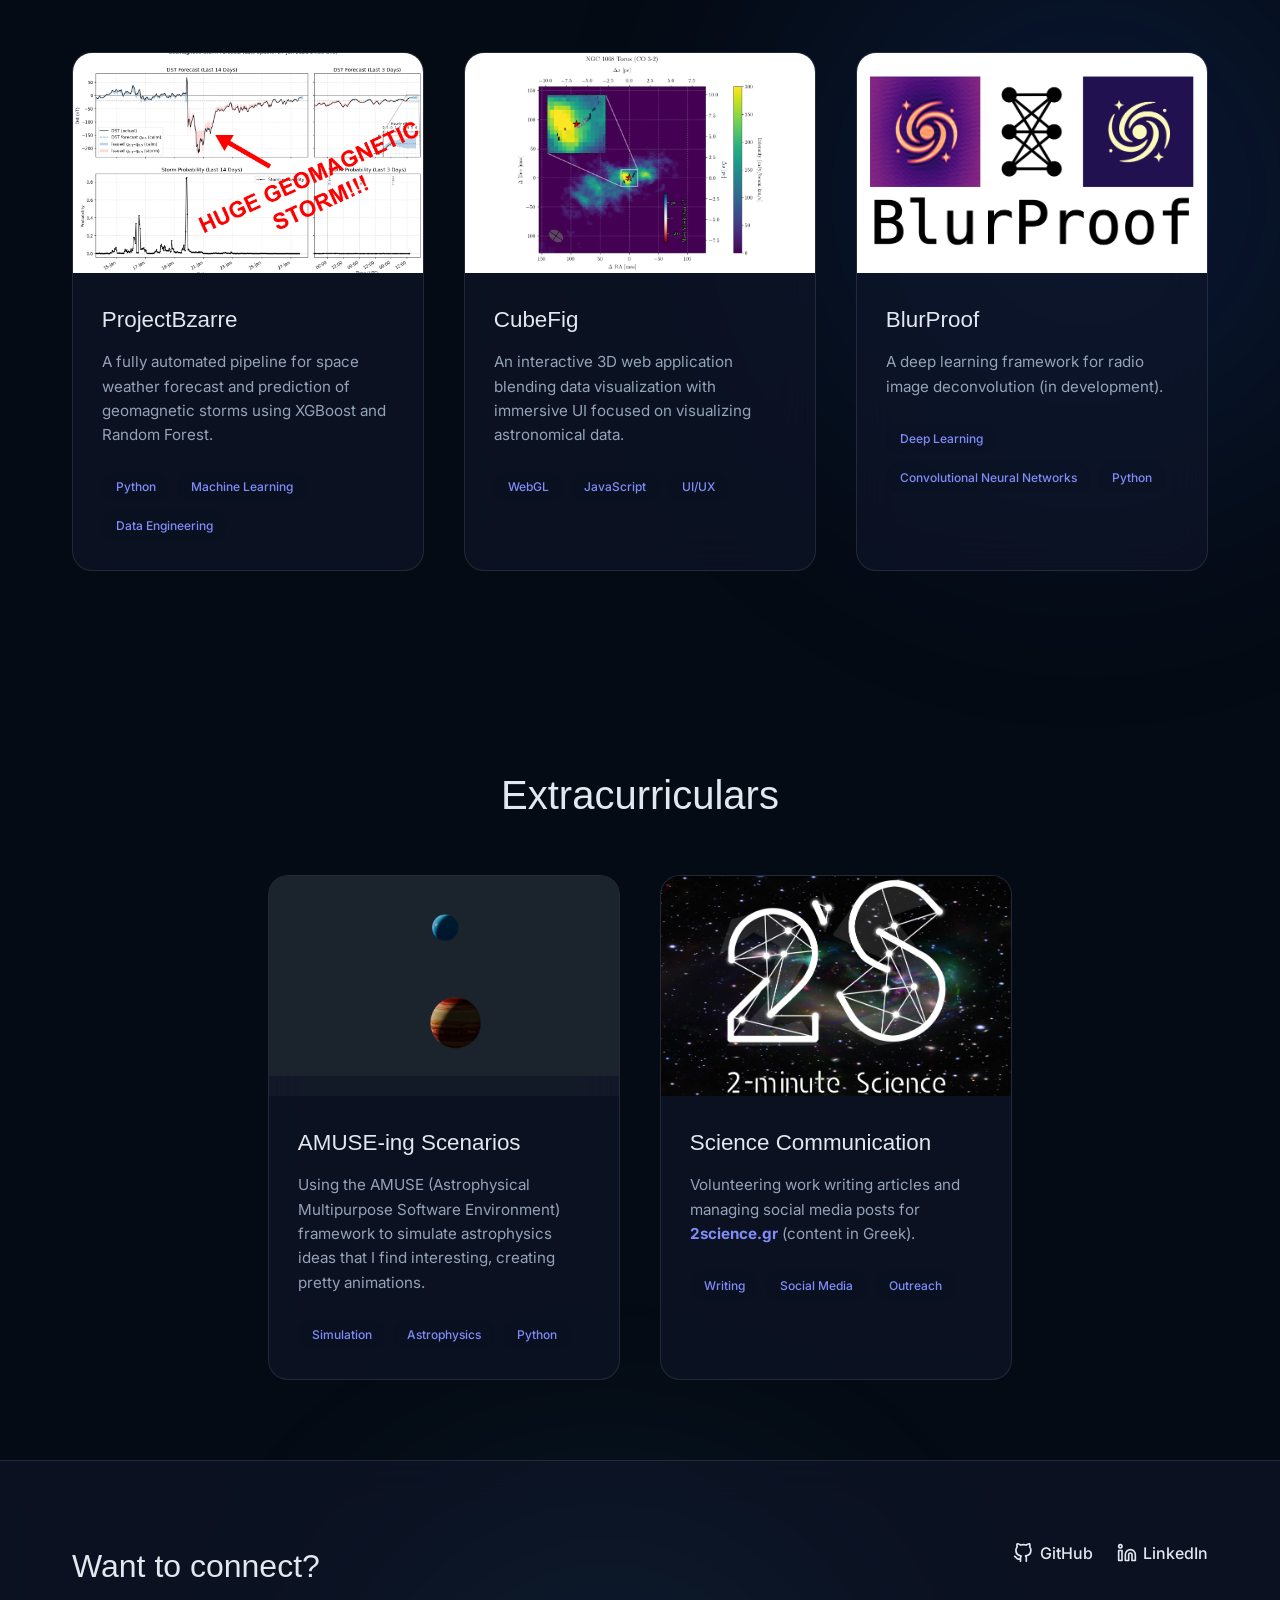
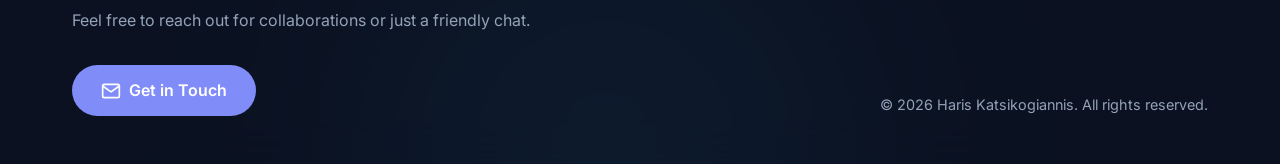
==== commit 3b6ca198: "feat: Add AMUSE project image and content updates, remove scroll animations and smooth scroll behavi" ====
--- a/index.html
+++ b/index.html
@@ -199,8 +199,8 @@
                         <div class="project-image">
                             <!-- Placeholder image or generic background -->
                             <div
-                                style="width: 100%; height: 200px; display: flex; align-items: center; justify-content: center; background: rgba(255, 255, 255, 0.05); font-size: 3.5rem;">
-                                🌌
+                                style="width: 100%; height: 200px; display: flex; align-items: center; justify-content: center; background: rgba(255, 255, 255, 0.05); overflow: hidden;">
+                                <img src="assets/amuse_simulations.png" alt="AMUSE-ing Scenarios" style="width: 100%; height: 100%; object-fit: cover;">
                             </div>
                             <div class="project-overlay">
                                 <a href="amuse-scenarios.html" class="btn btn-small btn-primary">View More</a>
--- a/style.css
+++ b/style.css
@@ -30,7 +30,6 @@
 }
 
 html {
-    scroll-behavior: smooth;
 }
 
 body {
@@ -297,13 +296,13 @@
     border-radius: 20px;
     overflow: hidden;
     backdrop-filter: blur(20px);
-    transition: var(--transition-smooth);
 }
 
 .glass-card:hover {
     transform: translateY(-8px);
     border-color: rgba(15, 23, 42, 0.1);
     box-shadow: 0 10px 40px rgba(0, 0, 0, 0.05);
+    transition: transform var(--transition-smooth), border-color var(--transition-smooth), box-shadow var(--transition-smooth);
 }
 
 .project-image {
@@ -541,26 +540,31 @@
     border: 1px solid var(--glass-border);
     border-radius: 20px;
     backdrop-filter: blur(20px);
-    transition: var(--transition-smooth);
 }
 
 .list-card:hover {
     border-color: var(--glass-border);
     box-shadow: none;
     transform: none;
-}
-
-.list-card-image {
-    flex: 0 0 280px;
-    height: 100%;
-    min-height: 200px;
+    transition: transform var(--transition-smooth), border-color var(--transition-smooth), box-shadow var(--transition-smooth);
+}
+
+.list-card-video {
+    flex: 0 0 400px;
+    aspect-ratio: 16 / 9;
     border-radius: 12px;
     overflow: hidden;
     background: rgba(255, 255, 255, 0.05);
     display: flex;
     align-items: center;
     justify-content: center;
-    font-size: 5rem;
+    box-shadow: 0 10px 30px rgba(0, 0, 0, 0.3);
+}
+
+.list-card-video iframe {
+    width: 100%;
+    height: 100%;
+    border: none;
 }
 
 .list-card-content {
@@ -667,7 +671,7 @@
         text-align: center;
     }
 
-    .list-card-image {
+    .list-card-video {
         width: 100%;
         flex: none;
         margin-bottom: 1.5rem;
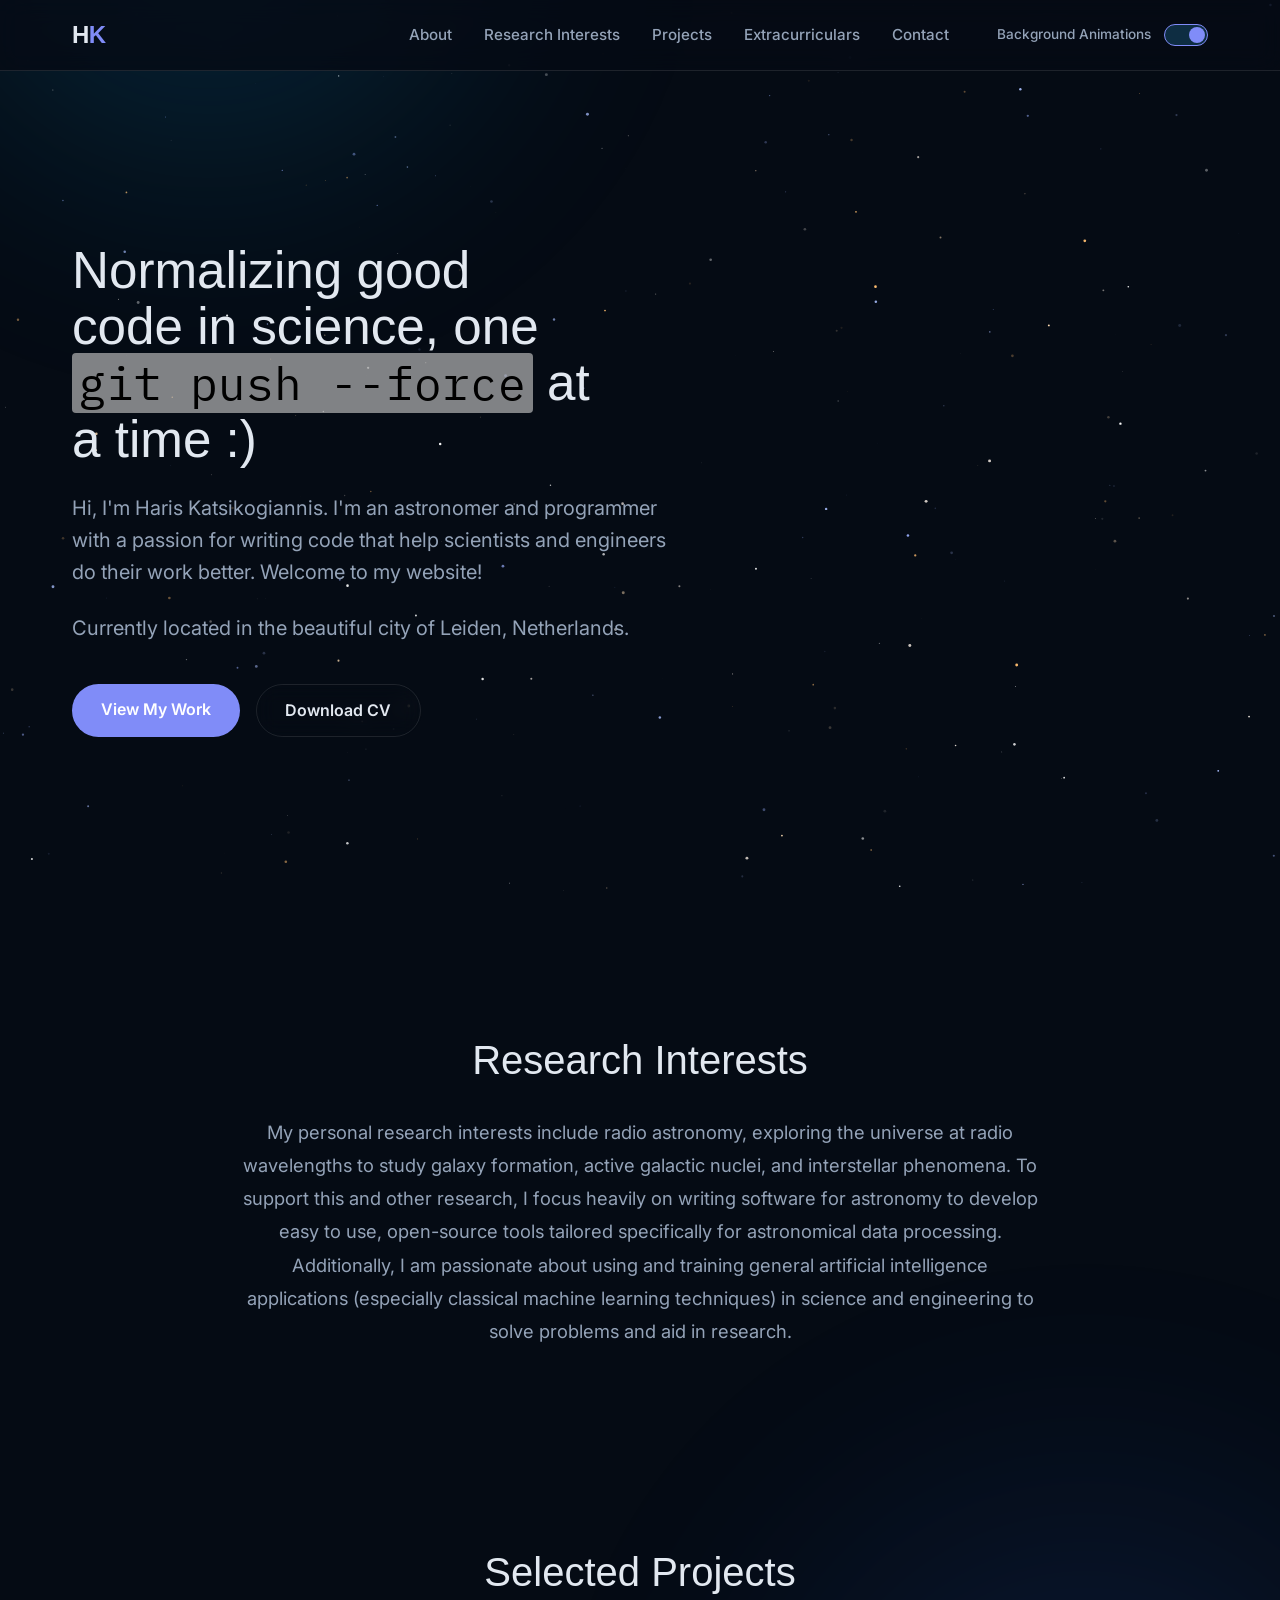
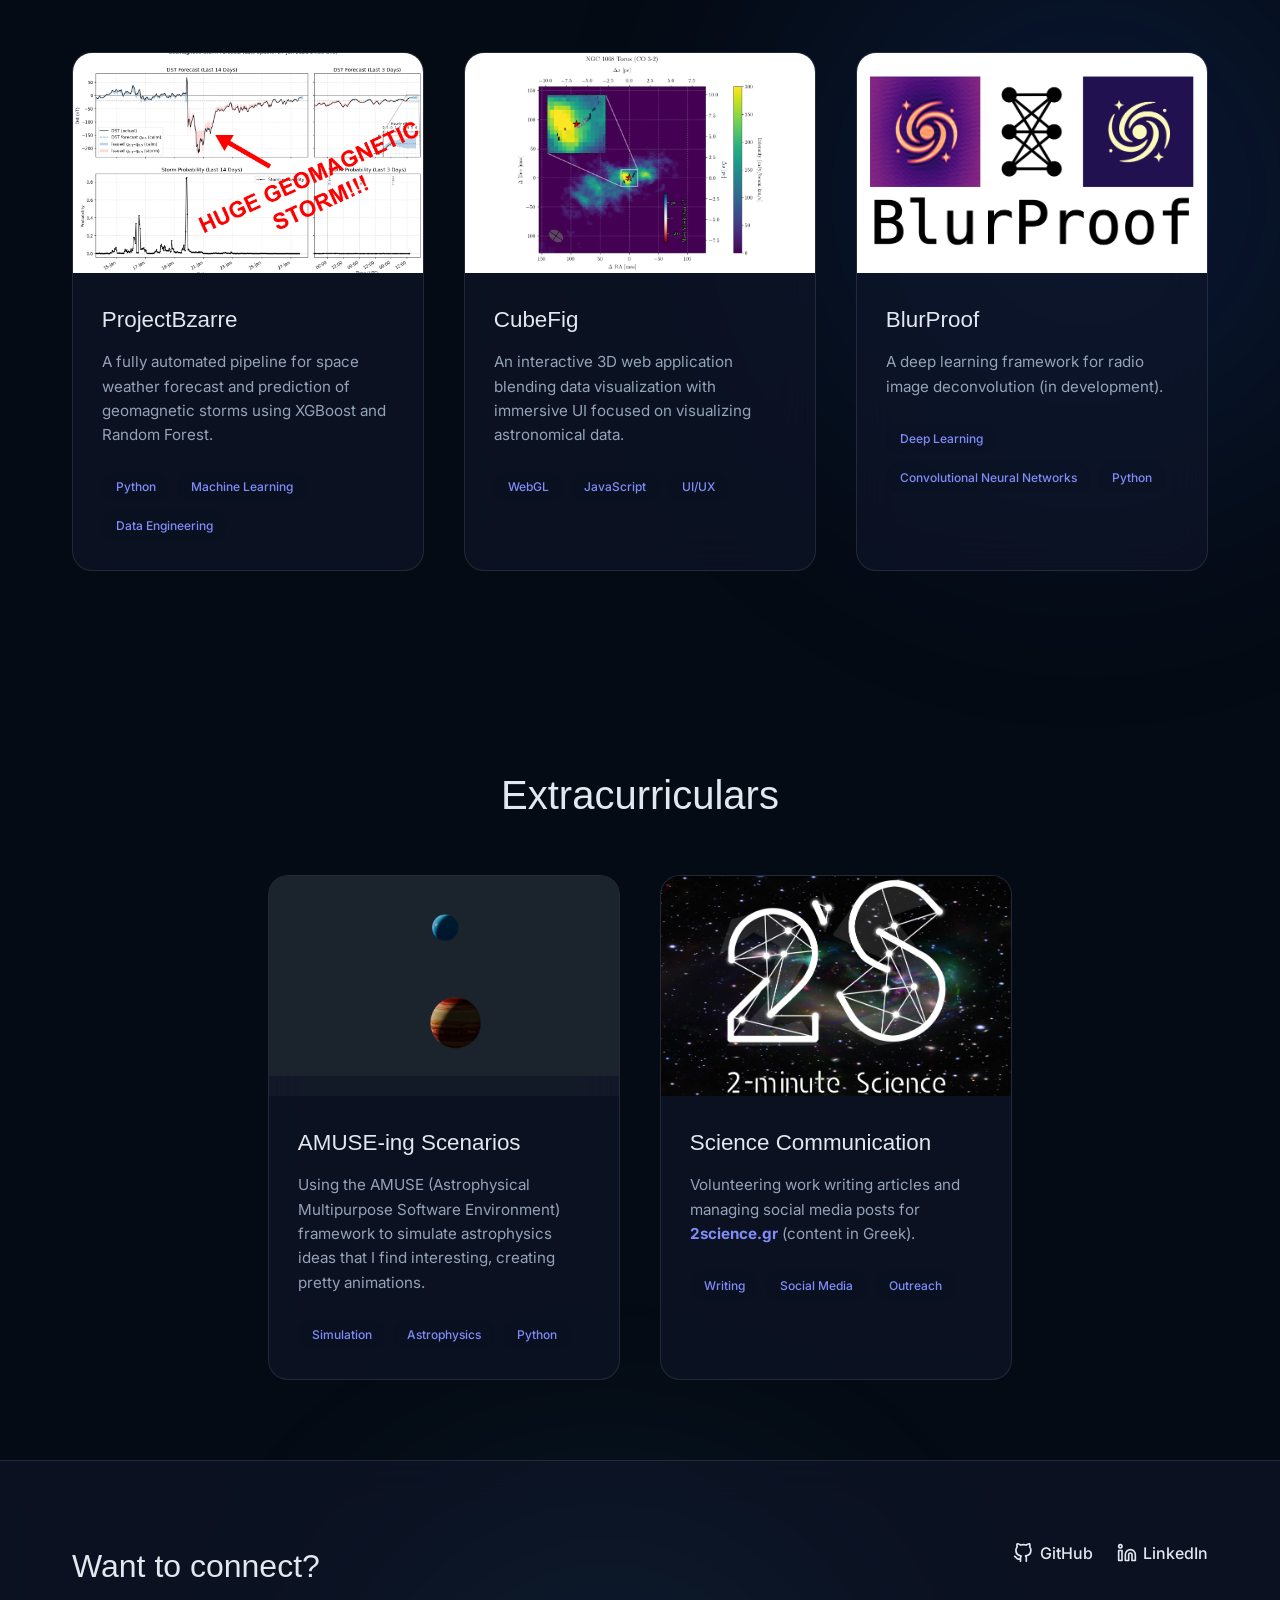
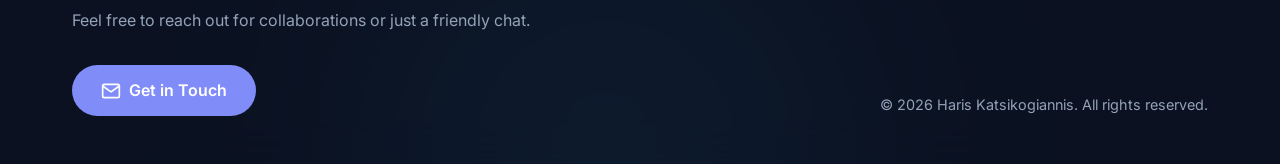
==== commit 5079983b: "fix: Improve wording in research interests section of index.html and update CV." ====
--- a/index.html
+++ b/index.html
@@ -108,10 +108,10 @@
                     My personal research interests include radio astronomy, exploring the universe at radio wavelengths
                     to study galaxy
                     formation, active galactic nuclei, and interstellar phenomena. To support this and other research, I
-                    focus heavily on writing software for astronomy to develop robust, open-source
+                    focus heavily on writing software for astronomy to develop easy to use, open-source
                     tools tailored specifically for astronomical data processing. Additionally, I am passionate about
-                    leveraging
-                    and implementing general artificial intelligence applications (especially classical machine learning
+                    using
+                    and training general artificial intelligence applications (especially classical machine learning
                     techniques)
                     in science and engineering to solve problems and aid in research.
                 </p>
--- a/style.css
+++ b/style.css
@@ -29,8 +29,7 @@
     box-sizing: border-box;
 }
 
-html {
-}
+html {}
 
 body {
     background-color: var(--bg-color);
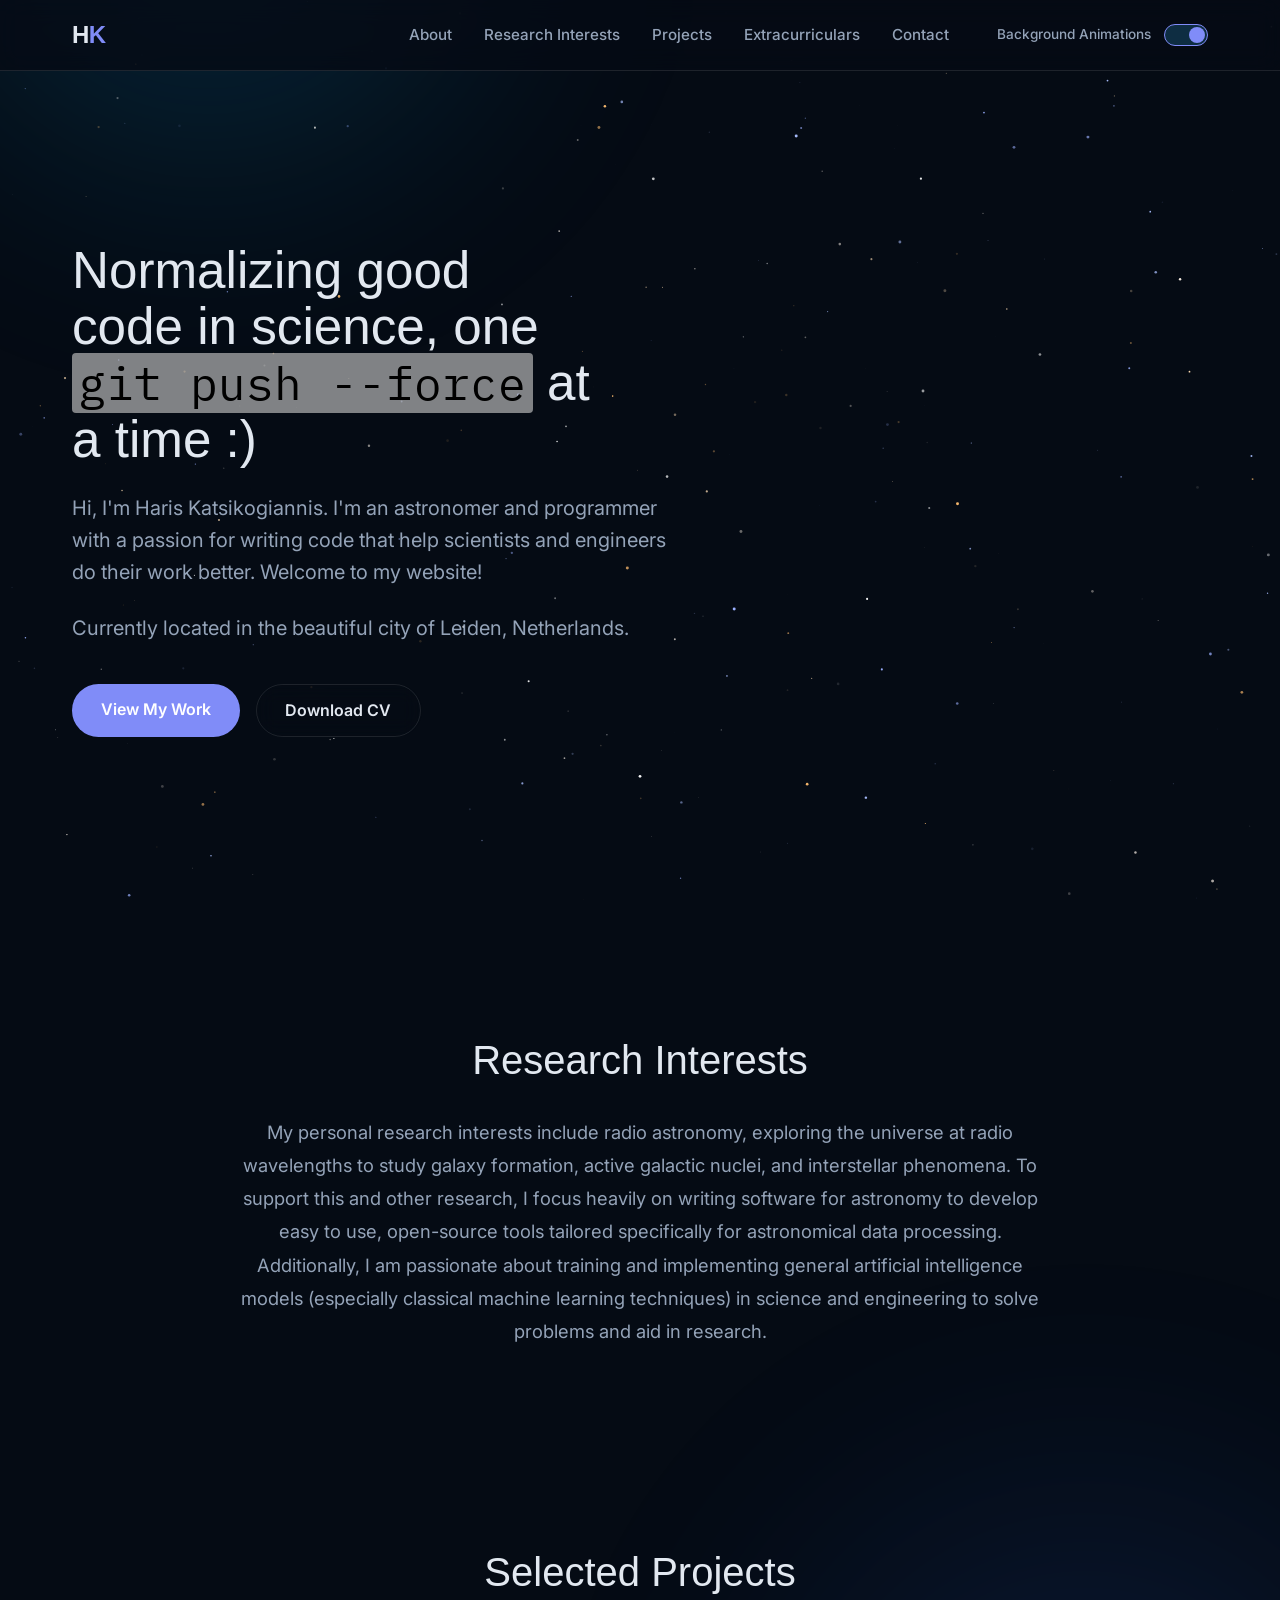
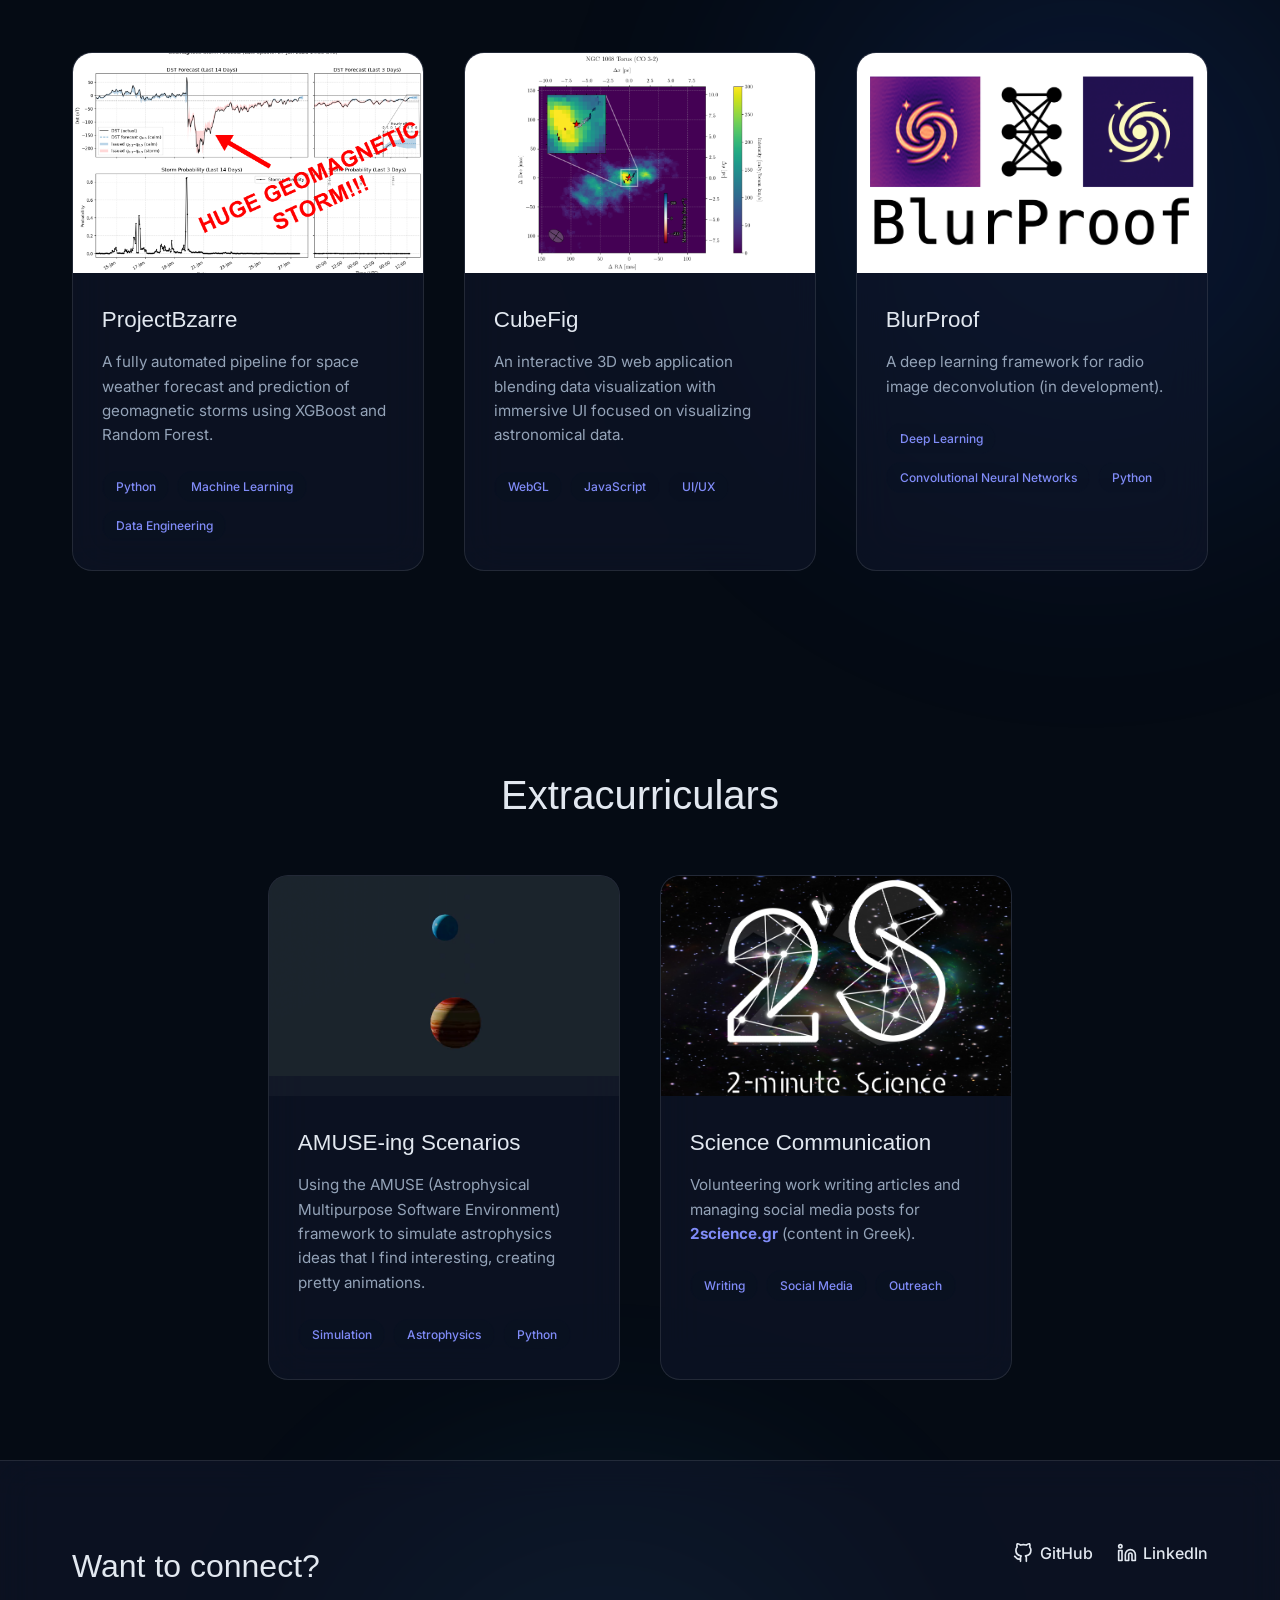
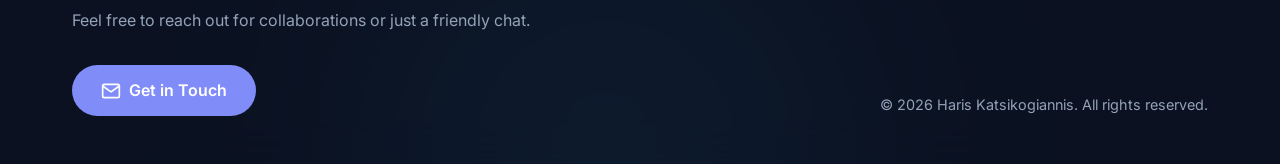
==== commit 9913a8df: "Update CV" ====
--- a/index.html
+++ b/index.html
@@ -110,8 +110,8 @@
                     formation, active galactic nuclei, and interstellar phenomena. To support this and other research, I
                     focus heavily on writing software for astronomy to develop easy to use, open-source
                     tools tailored specifically for astronomical data processing. Additionally, I am passionate about
-                    using
-                    and training general artificial intelligence applications (especially classical machine learning
+                    training
+                    and implementing general artificial intelligence models (especially classical machine learning
                     techniques)
                     in science and engineering to solve problems and aid in research.
                 </p>
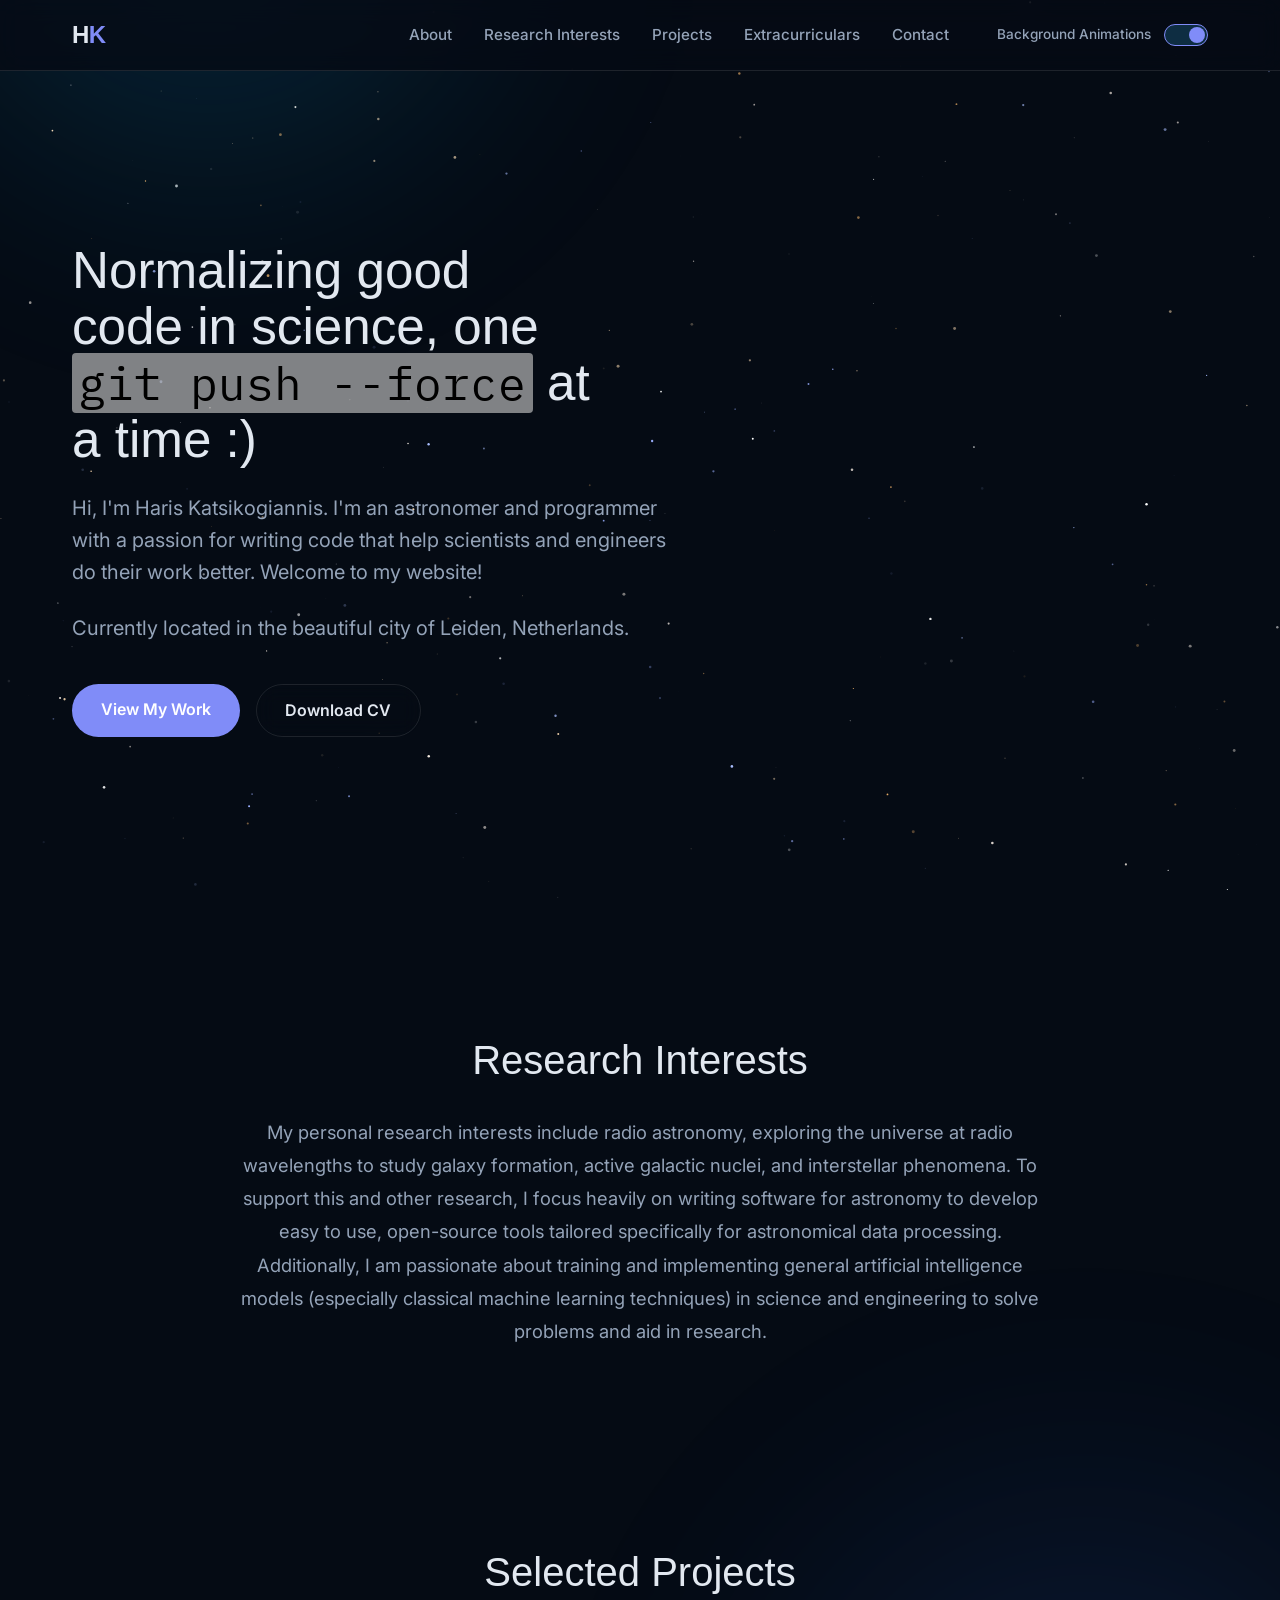
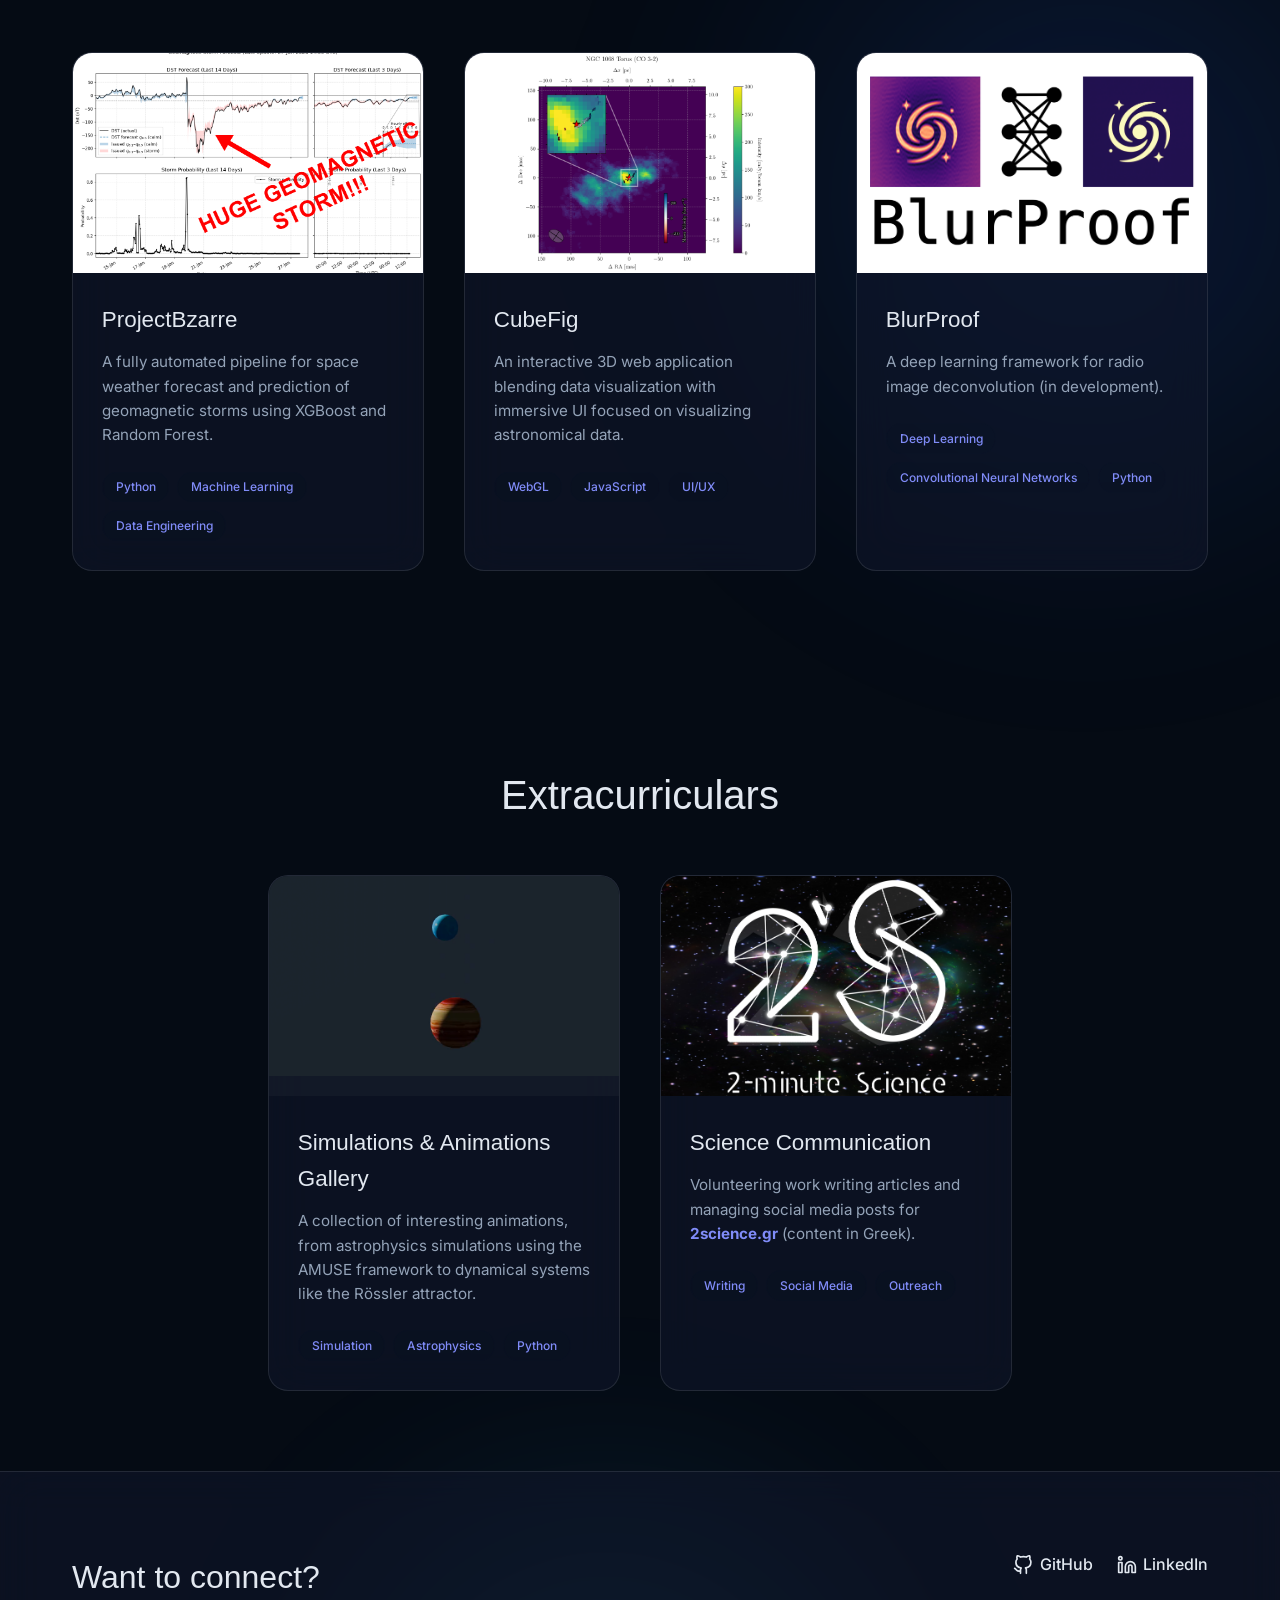
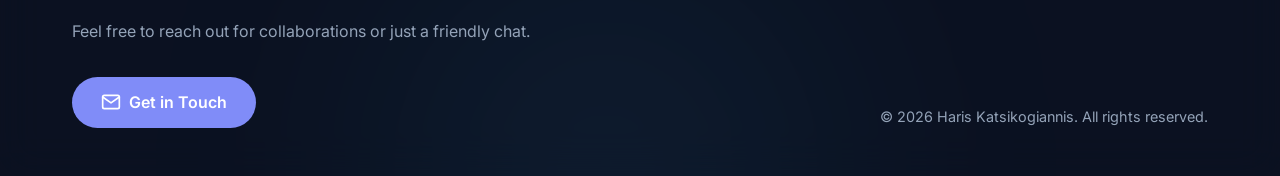
==== commit 85042b86: "fix: Update descriptions in index.html and amuse-scenarios.html for clarity and consistency; add Rös" ====
--- a/index.html
+++ b/index.html
@@ -207,9 +207,9 @@
                             </div>
                         </div>
                         <div class="project-info">
-                            <h3>AMUSE-ing Scenarios</h3>
-                            <p>Using the AMUSE (Astrophysical Multipurpose Software Environment) framework to simulate
-                                astrophysics ideas that I find interesting, creating pretty animations.</p>
+                            <h3>Simulations & Animations Gallery</h3>
+                            <p>A collection of interesting animations, from astrophysics simulations using the
+                                AMUSE framework to dynamical systems like the Rössler attractor.</p>
                             <div class="tech-stack">
                                 <span>Simulation</span>
                                 <span>Astrophysics</span>
